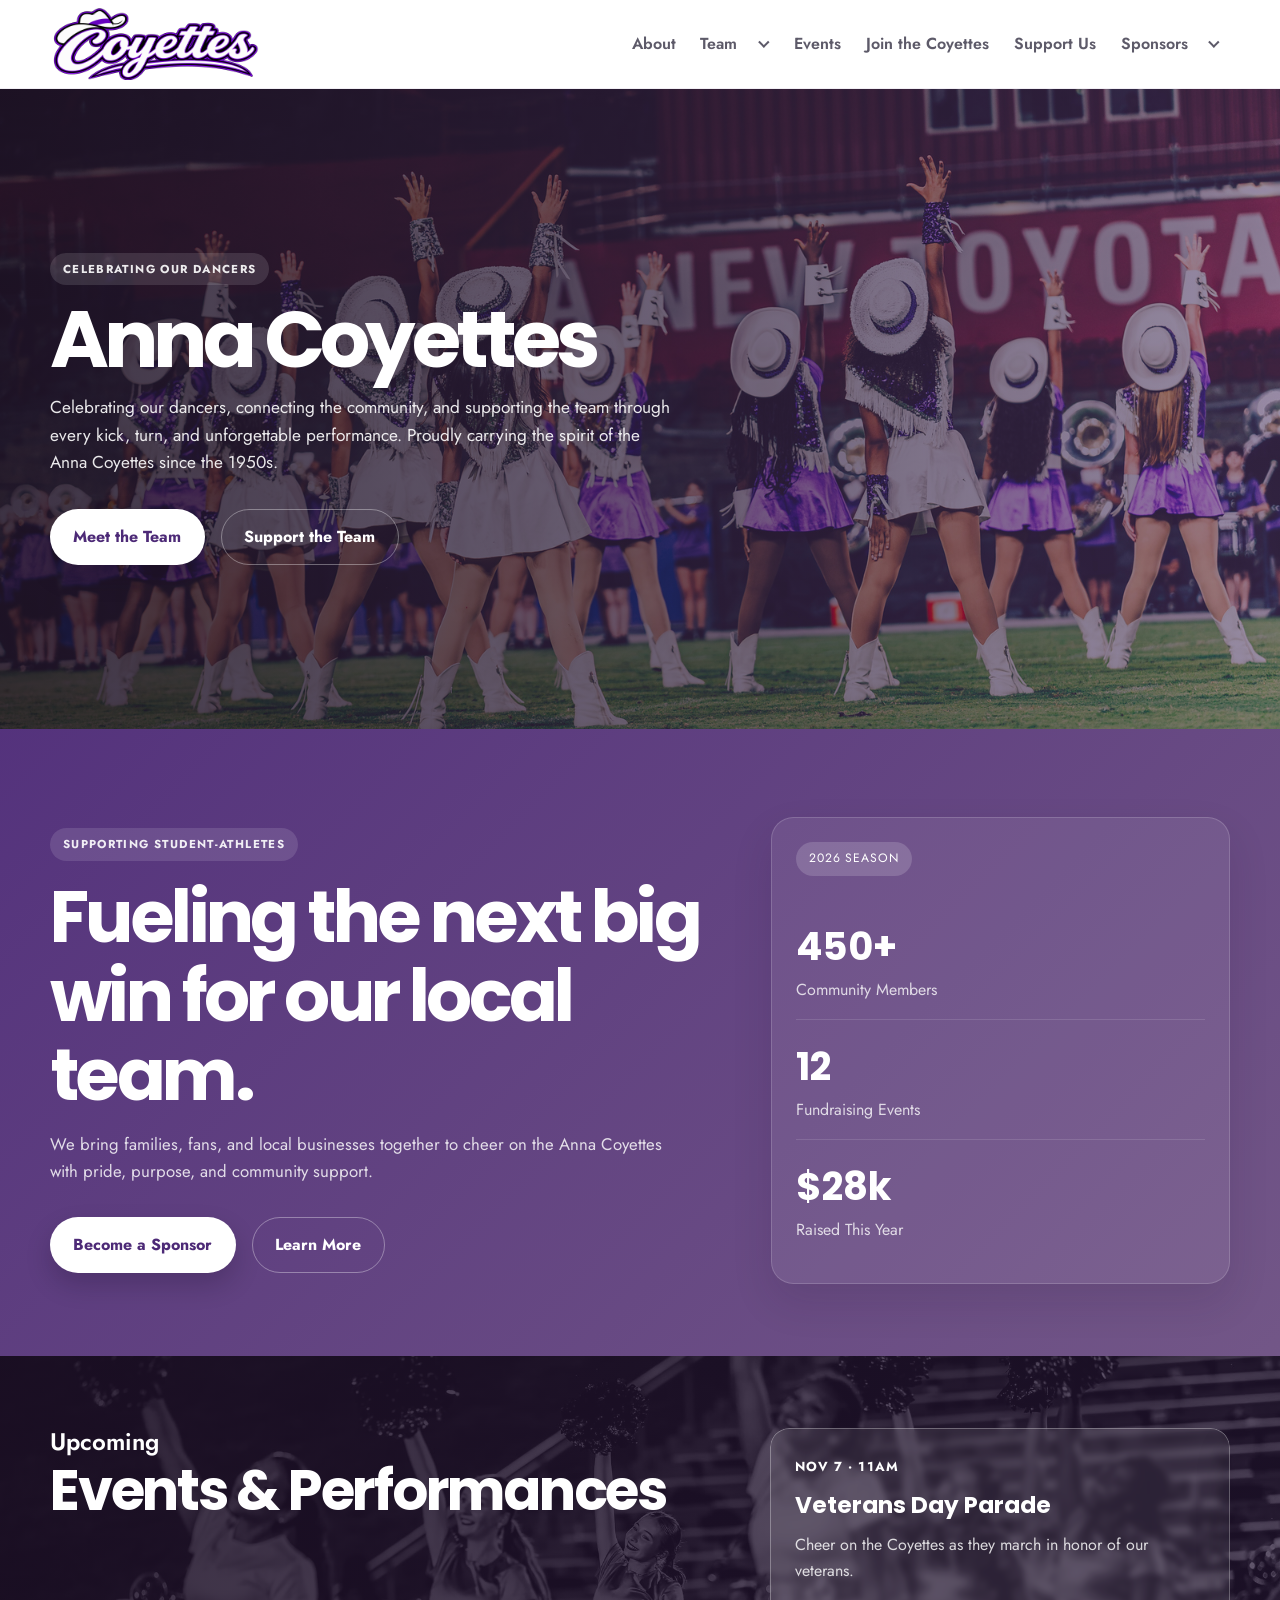
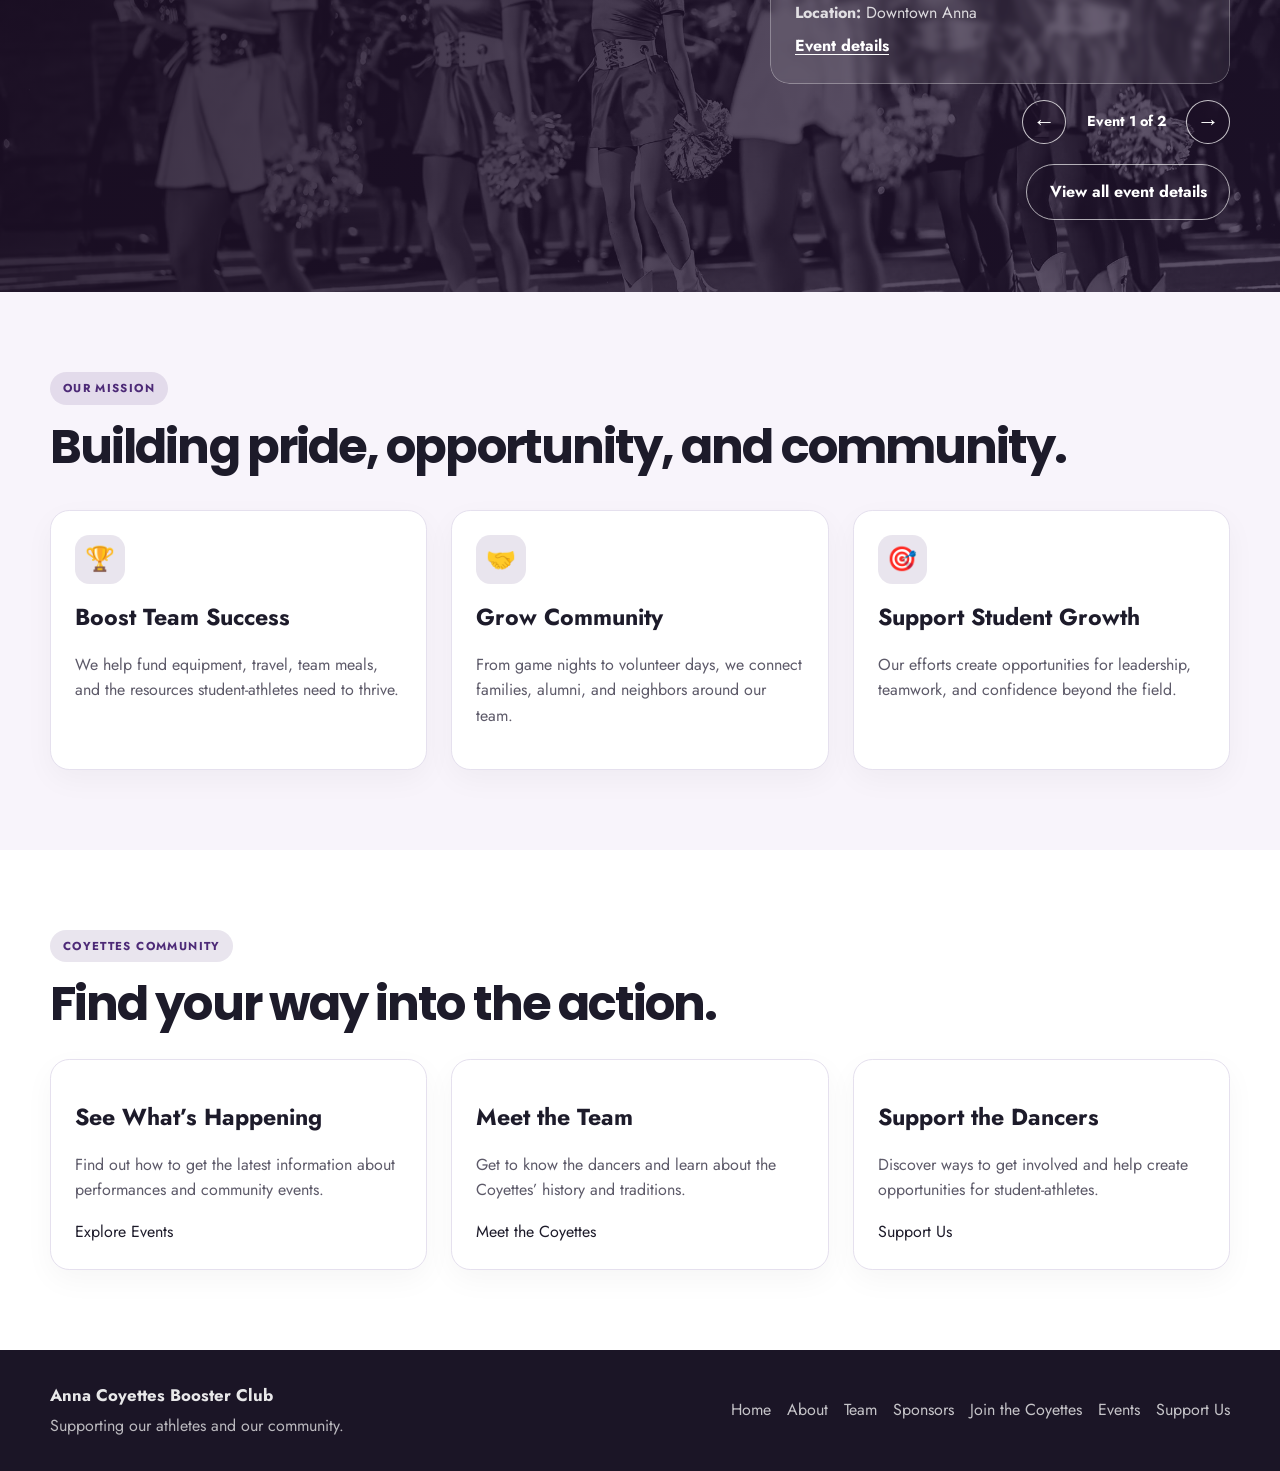
==== index.html @ e06037dd "Initial commit of AHS Coyettes website. Only Sponsor, Menu, and Home partial layout complete" ====
<!DOCTYPE html>
<html lang="en">
  <head>
    <meta charset="UTF-8" />
    <meta name="viewport" content="width=device-width, initial-scale=1.0" />
    <title>Anna Coyettes Booster Club</title>
    <meta
      name="description"
      content="Local school booster club website for the Anna Coyettes. Support our team, our families, and our community."
    />
    <link rel="preconnect" href="https://fonts.googleapis.com" />
    <link rel="preconnect" href="https://fonts.gstatic.com" crossorigin />
    <link
      href="https://fonts.googleapis.com/css2?family=Jost:wght@400;500;600;700;800&family=Poppins:wght@400;500;600;700;800&display=swap"
      rel="stylesheet"
    />
    <link rel="stylesheet" href="assets/css/styles.css" />
  </head>
  <body class="page-home" data-page="home" data-section="home">
    <header class="site-header">
      <div class="container nav-shell">
        <a class="brand" href="./" aria-label="Anna Coyettes Booster Club home page">
          <span class="brand-logo">
            <img class="brand-logo-full" src="assets/logos/CoyettesFull_transparent.png" alt="" />
            <img class="brand-logo-mini" src="assets/logos/CoyettesMini_transparent.png" alt="" />
          </span>
        </a>

        <button class="nav-toggle" type="button" aria-expanded="false" aria-controls="site-nav" aria-label="Toggle menu">
          <span></span>
          <span></span>
          <span></span>
        </button>

        <nav class="site-nav" id="site-nav" aria-label="Main navigation">
          <ul class="site-nav-list">
            <!-- <li class="nav-item"><a class="nav-link" data-page="home" data-section="home" href="./">Home</a></li> -->
            <li class="nav-item"><a class="nav-link" data-page="about" data-section="about" href="about/">About</a></li>
            <li class="nav-item has-submenu">
              <div class="nav-item-main">
                <a class="nav-link" data-page="team" data-section="team" href="team/">Team</a>
                <button class="submenu-toggle" type="button" aria-expanded="false" aria-controls="team-submenu" aria-label="Show Team pages"><span class="chevron"></span></button>
              </div>
              <ul class="submenu" id="team-submenu">
                <li><a class="submenu-link" data-page="team" href="team/">Meet the Team</a></li>
                <li><a class="submenu-link" data-page="team-history" href="team/history/">Team History</a></li>
              </ul>
            </li>
            <li class="nav-item"><a class="nav-link" data-page="events" data-section="events" href="events/">Events</a></li>
            <li class="nav-item"><a class="nav-link" data-page="join" data-section="join" href="join/">Join the Coyettes</a></li>
            <li class="nav-item"><a class="nav-link" data-page="support" data-section="support" href="support/">Support Us</a></li>
            <li class="nav-item has-submenu">
              <div class="nav-item-main">
                <a class="nav-link" data-page="sponsors" data-section="sponsors" href="sponsors/">Sponsors</a>
                <button class="submenu-toggle" type="button" aria-expanded="false" aria-controls="sponsors-submenu" aria-label="Show Sponsors pages"><span class="chevron"></span></button>
              </div>
              <ul class="submenu" id="sponsors-submenu">
                <li><a class="submenu-link" data-page="sponsors" href="sponsors/">Our Sponsors</a></li>
                <li><a class="submenu-link" data-page="become-a-sponsor" href="sponsors/become-a-sponsor/">Become a Sponsor</a></li>
              </ul>
            </li>
          </ul>
        </nav>
      </div>
    </header>

    <div class="mobile-menu-overlay" aria-hidden="true"></div>

    <main>
      <section class="site-hero">
        <div class="site-hero-overlay"></div>
        <div class="container site-hero-inner">
          <div class="site-hero-copy">
            <span class="eyebrow">Celebrating Our Dancers</span>
            <h1>Anna Coyettes</h1>
            <p>
              Celebrating our dancers, connecting the community, and supporting the team through every kick,
              turn, and unforgettable performance. Proudly carrying the spirit of the Anna Coyettes since the
              1950s.
            </p>
            <div class="hero-actions">
              <a class="btn btn-primary" href="team/">Meet the Team</a>
              <a class="btn btn-secondary" href="support/">Support the Team</a>
            </div>
          </div>
        </div>
      </section>

      <section class="hero">
        <div class="container hero-layout">
          <div class="hero-copy">
            <span class="eyebrow">Supporting Student-Athletes</span>
            <h1>Fueling the next big win for our local team.</h1>
            <p>
              We bring families, fans, and local businesses together to cheer on the Anna Coyettes with
              pride, purpose, and community support.
            </p>
            <div class="hero-actions">
              <a class="btn btn-primary" href="sponsors/become-a-sponsor/">Become a Sponsor</a>
              <a class="btn btn-secondary" href="about/">Learn More</a>
            </div>
          </div>

          <div class="hero-card">
            <div class="hero-badge">2026 Season</div>
            <div class="stat-block">
              <strong>450+</strong>
              <span>Community Members</span>
            </div>
            <div class="stat-block">
              <strong>12</strong>
              <span>Fundraising Events</span>
            </div>
            <div class="stat-block">
              <strong>$28k</strong>
              <span>Raised This Year</span>
            </div>
          </div>
        </div>
      </section>

      <section class="upcoming-section">
        <video class="upcoming-background-video" autoplay muted loop playsinline aria-hidden="true" tabindex="-1" poster="assets/images/IMG_5331.JPEG">
          <source src="assets/videos/backgroundloop.mp4" type="video/mp4" />
        </video>
        <div class="container">
          <div class="upcoming-layout">
            <div class="upcoming-heading">
              <span class="upcoming-kicker">Upcoming</span>
              <h2>Events &amp; Performances</h2>
            </div>
            <div class="upcoming-carousel" data-event-carousel role="region" aria-roledescription="carousel" aria-label="Upcoming events">
              <div class="upcoming-carousel-viewport" tabindex="0" aria-label="Event details. Use the left and right arrow keys to browse.">
                <div class="upcoming-carousel-track">
                  <article class="upcoming-event-card" role="group" aria-roledescription="slide">
                    <span class="event-date">Nov 7 · 11am</span>
                    <h3>Veterans Day Parade</h3>
                    <p>Cheer on the Coyettes as they march in honor of our veterans.</p>
                    <p class="event-location"><strong>Location:</strong> Downtown Anna</p>
                    <a class="event-link" href="events/#veterans-day-parade">Event details</a>
                  </article>
                  <article class="upcoming-event-card" role="group" aria-roledescription="slide">
                    <span class="event-date">Nov 28 · 10am–1:30pm</span>
                    <h3>Fall Dance Party</h3>
                    <p>A fun dance-party fundraiser for kids in grades K–6, with pizza, games, and dancing.</p>
                    <p class="event-location"><strong>Location:</strong> Anna High School (AHS)</p>
                    <a class="event-link" href="events/#fall-dance-party">Details &amp; flyer</a>
                  </article>
                </div>
              </div>
              <div class="upcoming-carousel-controls">
                <button class="carousel-arrow" type="button" data-event-previous aria-label="Show previous event">
                  <span aria-hidden="true">&larr;</span>
                </button>
                <span class="carousel-status" data-event-status aria-live="polite">Event 1 of 2</span>
                <button class="carousel-arrow" type="button" data-event-next aria-label="Show next event">
                  <span aria-hidden="true">&rarr;</span>
                </button>
              </div>
              <div class="upcoming-events-action">
                <a class="btn btn-secondary" href="events/">View all event details</a>
              </div>
            </div>
          </div>
        </div>
      </section>

      <section class="section section-light">
        <div class="container">
          <div class="section-heading">
            <span class="eyebrow eyebrow-purple">Our Mission</span>
            <h2>Building pride, opportunity, and community.</h2>
          </div>

          <div class="feature-grid">
            <article class="feature-card">
              <div class="feature-icon">🏆</div>
              <h3>Boost Team Success</h3>
              <p>We help fund equipment, travel, team meals, and the resources student-athletes need to thrive.</p>
            </article>
            <article class="feature-card">
              <div class="feature-icon">🤝</div>
              <h3>Grow Community</h3>
              <p>From game nights to volunteer days, we connect families, alumni, and neighbors around our team.</p>
            </article>
            <article class="feature-card">
              <div class="feature-icon">🎯</div>
              <h3>Support Student Growth</h3>
              <p>Our efforts create opportunities for leadership, teamwork, and confidence beyond the field.</p>
            </article>
          </div>
        </div>
      </section>

      <section class="section">
        <div class="container">
          <div class="section-heading compact">
            <span class="eyebrow eyebrow-purple">Coyettes Community</span>
            <h2>Find your way into the action.</h2>
          </div>

          <div class="event-grid">
            <article class="event-card">
              <h3>See What’s Happening</h3>
              <p>Find out how to get the latest information about performances and community events.</p>
              <a href="events/">Explore Events</a>
            </article>
            <article class="event-card">
              <h3>Meet the Team</h3>
              <p>Get to know the dancers and learn about the Coyettes’ history and traditions.</p>
              <a href="team/">Meet the Coyettes</a>
            </article>
            <article class="event-card">
              <h3>Support the Dancers</h3>
              <p>Discover ways to get involved and help create opportunities for student-athletes.</p>
              <a href="support/">Support Us</a>
            </article>
          </div>
        </div>
      </section>
    </main>

    <footer class="site-footer">
      <div class="container footer-shell">
        <div>
          <strong>Anna Coyettes Booster Club</strong>
          <p>Supporting our athletes and our community.</p>
        </div>
        <div class="footer-links">
          <a href="./">Home</a>
          <a href="about/">About</a>
          <a href="team/">Team</a>
          <a href="sponsors/">Sponsors</a>
          <a href="join/">Join the Coyettes</a>
          <a href="events/">Events</a>
          <a href="support/">Support Us</a>
        </div>
      </div>
    </footer>

    <script src="assets/js/script.js"></script>
  </body>
</html>
---- assets/css/styles.css ----
:root {
  --primary: rgb(77, 42, 119);
  --primary-dark: rgb(52, 29, 81);
  --primary-soft: rgba(77, 42, 119, 0.12);
  --secondary: #f3e8ff;
  --ink: #1d1b2a;
  --muted: #5d5a69;
  --line: #e5e0ee;
  --surface: #ffffff;
  --surface-alt: #f8f4fb;
  --shadow: 0 18px 40px rgba(32, 20, 45, 0.12);
  --container: 1180px;
  --header-height: 88px;
}

* {
  box-sizing: border-box;
}

html {
  scroll-behavior: smooth;
}

body {
  margin: 0;
  font-family: "Jost", "Segoe UI", sans-serif;
  background: #fff;
  color: var(--ink);
  line-height: 1.6;
}

img {
  max-width: 100%;
  display: block;
}

a {
  color: inherit;
  text-decoration: none;
}

button,
input,
textarea,
select {
  font: inherit;
}

.container {
  width: min(var(--container), calc(100% - 2rem));
  margin: 0 auto;
}

.site-header {
  position: sticky;
  top: 0;
  z-index: 1000;
  background: rgba(255, 255, 255, 0.96);
  border-bottom: 1px solid rgba(77, 42, 119, 0.08);
  backdrop-filter: blur(10px);
  transition: box-shadow 0.25s ease, background 0.25s ease;
}

.site-header.scrolled {
  box-shadow: 0 8px 24px rgba(26, 19, 36, 0.08);
}

.nav-shell {
  height: var(--header-height);
}

.nav-shell {
  display: flex;
  align-items: center;
  justify-content: space-between;
  gap: 1.5rem;
}

.brand {
  display: inline-flex;
  align-items: center;
  min-width: 0;
}

.brand-logo {
  position: relative;
  display: block;
  flex: 0 0 auto;
  width: 220px;
  height: 72px;
  overflow: hidden;
  transition: width 0.32s ease;
}

.brand-logo img {
  position: absolute;
  top: 50%;
  left: 0;
  width: 100%;
  height: 100%;
  object-fit: contain;
  object-position: left center;
  transition: opacity 0.24s ease, transform 0.32s ease;
}

.brand-logo-full {
  opacity: 1;
  transform: translateY(-50%) scale(1);
}

.brand-logo-mini {
  opacity: 0;
  transform: translateY(-50%) scale(0.82);
}

.site-header.scrolled .brand-logo {
  width: 56px;
}

.site-header.scrolled .brand-logo-full {
  opacity: 0;
  transform: translateY(-50%) scale(0.9);
}

.site-header.scrolled .brand-logo-mini {
  opacity: 1;
  transform: translateY(-50%) scale(1);
}

.site-nav {
  display: block;
  margin-left: auto;
}

.site-nav-list,
.submenu {
  margin: 0;
  padding: 0;
  list-style: none;
}

.site-nav-list {
  display: flex;
  align-items: center;
  gap: 0.25rem;
}

.nav-item {
  position: relative;
}

.nav-item-main {
  display: flex;
  align-items: center;
}

.mobile-menu-overlay {
  position: fixed;
  inset: 0;
  background: rgba(19, 13, 24, 0.42);
  opacity: 0;
  pointer-events: none;
  transition: opacity 0.25s ease;
  z-index: 100;
}

body.nav-open .mobile-menu-overlay {
  opacity: 1;
  pointer-events: auto;
}

.nav-link {
  position: relative;
  display: inline-flex;
  align-items: center;
  justify-content: center;
  padding: 0.7rem 0.65rem;
  font-weight: 600;
  color: var(--muted);
  transition: color 0.2s ease;
}

.nav-link::after {
  content: "";
  position: absolute;
  left: 0.9rem;
  right: 0.9rem;
  bottom: 0.38rem;
  height: 3px;
  border-radius: 999px;
  background: var(--primary);
  transform: scaleX(0);
  transform-origin: center;
  transition: transform 0.2s ease;
}

.nav-link:hover,
.nav-link:focus-visible,
.nav-link.active {
  color: var(--ink);
}

.nav-link.active::after,
.nav-link:hover::after,
.nav-link:focus-visible::after {
  transform: scaleX(1);
}

.submenu-toggle {
  display: inline-flex;
  width: 2rem;
  height: 2.5rem;
  align-items: center;
  justify-content: center;
  border: 0;
  border-radius: 0.5rem;
  background: transparent;
  color: var(--muted);
  cursor: pointer;
}

.submenu-toggle:hover,
.submenu-toggle:focus-visible {
  background: var(--primary-soft);
  color: var(--ink);
}

.chevron {
  width: 0.48rem;
  height: 0.48rem;
  border-right: 2px solid currentColor;
  border-bottom: 2px solid currentColor;
  transform: translateY(-0.12rem) rotate(45deg);
  transition: transform 0.2s ease;
}

.nav-item.submenu-open .chevron {
  transform: translateY(0.12rem) rotate(225deg);
}

.submenu {
  display: none;
  min-width: 13rem;
  padding: 0.45rem;
  border: 1px solid rgba(77, 42, 119, 0.12);
  border-radius: 0.8rem;
  background: #fff;
  box-shadow: 0 14px 30px rgba(26, 19, 36, 0.14);
}

.nav-item.submenu-open > .submenu {
  display: block;
}

.nav-item.has-submenu > .submenu {
  position: absolute;
  top: calc(100% + 0.25rem);
  left: 0;
  z-index: 20;
}

.submenu-link {
  display: block;
  padding: 0.65rem 0.75rem;
  border-radius: 0.5rem;
  color: var(--muted);
  font-weight: 600;
  white-space: nowrap;
}

.submenu-link:hover,
.submenu-link:focus-visible,
.submenu-link.active {
  background: var(--surface-alt);
  color: var(--primary);
}

.nav-toggle {
  display: none;
  border: none;
  background: transparent;
  width: 3rem;
  height: 3rem;
  border-radius: 0.75rem;
  align-items: center;
  justify-content: center;
  flex-direction: column;
  gap: 0.28rem;
  cursor: pointer;
}

.nav-toggle span {
  display: block;
  width: 1.5rem;
  height: 2px;
  background: var(--ink);
  border-radius: 999px;
  transition: transform 0.2s ease, opacity 0.2s ease;
}

body.nav-open .nav-toggle span:nth-child(1) {
  transform: translateY(6px) rotate(45deg);
}

body.nav-open .nav-toggle span:nth-child(2) {
  opacity: 0;
}

body.nav-open .nav-toggle span:nth-child(3) {
  transform: translateY(-6px) rotate(-45deg);
}

main {
  min-height: calc(100vh - var(--header-height));
}

.site-hero {
  position: relative;
  min-height: 640px;
  display: flex;
  align-items: center;
  background-image: url("../images/IMG_5548.JPEG");
  background-position: center center;
  background-size: cover;
  background-repeat: no-repeat;
  color: #fff;
}

.site-hero-overlay {
  position: absolute;
  inset: 0;
  background: linear-gradient(90deg, rgba(29, 16, 39, 0.82), rgba(77, 42, 119, 0.42));
}

.site-hero-inner {
  position: relative;
  z-index: 1;
  width: min(var(--container), calc(100% - 2rem));
  padding: 5rem 0;
}

.site-hero-copy {
  max-width: 660px;
}

.site-hero-copy h1 {
  margin: 0 0 1rem;
  font-family: "Poppins", "Segoe UI", sans-serif;
  font-size: clamp(2.8rem, 7vw, 5rem);
  line-height: 0.96;
  letter-spacing: -0.06em;
}

.site-hero-copy p {
  margin: 0;
  max-width: 620px;
  font-size: 1.08rem;
  color: rgba(255, 255, 255, 0.9);
}

.hero,
.page-hero {
  position: relative;
  background: linear-gradient(135deg, rgba(77, 42, 119, 0.96), rgba(99, 68, 122, 0.9));
  color: #fff;
}

.hero {
  padding: 5.5rem 0 4.5rem;
}

.upcoming-section {
  position: relative;
  isolation: isolate;
  padding: 4.5rem 0;
  background: url("../images/IMG_5331.JPEG") center 42% / cover no-repeat;
}

.upcoming-background-video {
  position: absolute;
  z-index: -2;
  inset: 0;
  width: 100%;
  height: 100%;
  object-fit: cover;
  object-position: center 42%;
  pointer-events: none;
}

.upcoming-section::before {
  position: absolute;
  z-index: -1;
  inset: 0;
  background: linear-gradient(110deg, rgba(29, 16, 39, 0.88), rgba(38, 23, 54, 0.7));
  content: "";
}

.upcoming-layout {
  display: grid;
  grid-template-columns: minmax(0, 1fr) minmax(360px, 460px);
  align-items: start;
  column-gap: clamp(2rem, 8vw, 8rem);
}

.upcoming-heading h2 {
  margin: 0;
  font-family: "Poppins", "Segoe UI", sans-serif;
  color: #fff;
  font-size: clamp(2.25rem, 5vw, 3.5rem);
  line-height: 1.08;
  letter-spacing: -0.04em;
}

.upcoming-kicker {
  display: block;
  margin-bottom: 0.25rem;
  color: #fff;
  font-size: 1.5rem;
  font-weight: 600;
  line-height: 1.2;
}

.upcoming-carousel {
  min-width: 0;
  width: 100%;
}

.upcoming-carousel-viewport {
  overflow: hidden;
  border-radius: 1.2rem;
  outline-offset: 0.3rem;
  touch-action: pan-y;
}

.upcoming-carousel-viewport:focus-visible {
  outline: 2px solid #fff;
}

.upcoming-carousel-track {
  display: flex;
  width: 100%;
  transition: transform 0.45s ease;
}

.upcoming-event-card {
  flex: 0 0 100%;
  min-width: 0;
  padding: 1.5rem;
  border: 1px solid rgba(255, 255, 255, 0.3);
  border-radius: 1.2rem;
  background: rgba(255, 255, 255, 0.08);
  box-shadow: 0 14px 36px rgba(13, 8, 20, 0.16);
  backdrop-filter: blur(3px);
}

.upcoming-event-card .event-date {
  color: #fff;
  /* -webkit-text-stroke: 0.45px #fff; */
  paint-order: stroke fill;
}

.upcoming-event-card h3 {
  margin: 0.15rem 0 0.5rem;
  font-family: "Poppins", "Segoe UI", sans-serif;
  font-size: 1.45rem;
  color: #fff;
}

.upcoming-event-card p {
  margin: 0.5rem 0;
  color: rgba(255, 255, 255, 0.82);
}

.upcoming-event-card .event-location {
  margin-top: 1rem;
  color: rgba(255, 255, 255, 0.82);
}

.upcoming-event-card .event-link {
  color: #fff;
  font-weight: 700;
  text-decoration: underline;
  text-underline-offset: 0.18em;
  /* -webkit-text-stroke: 0.45px #fff; */
  paint-order: stroke fill;
}

.upcoming-carousel-controls {
  display: flex;
  align-items: center;
  justify-content: flex-end;
  gap: 1rem;
  margin-top: 1rem;
}

.carousel-arrow {
  display: inline-grid;
  width: 2.75rem;
  height: 2.75rem;
  place-items: center;
  border: 1px solid rgba(255, 255, 255, 0.75);
  border-radius: 50%;
  background: rgba(29, 16, 39, 0.35);
  color: #fff;
  font-size: 1.4rem;
  cursor: pointer;
  transition: background 0.2s ease, transform 0.2s ease;
}

.carousel-arrow:hover,
.carousel-arrow:focus-visible {
  transform: translateY(-1px);
  background: rgba(255, 255, 255, 0.18);
}

.carousel-status {
  min-width: 5.5rem;
  color: #fff;
  font-size: 0.9rem;
  font-weight: 700;
  text-align: center;
}

.events-contact a {
  color: var(--primary);
  font-weight: 700;
  text-decoration: underline;
  text-underline-offset: 0.18em;
}

.upcoming-events-action {
  margin-top: 1.25rem;
  text-align: right;
}

.upcoming-events-action .btn-secondary {
  border-color: rgba(255, 255, 255, 0.65);
}

.events-list {
  display: grid;
  gap: 1.5rem;
}

.event-detail-card {
  display: grid;
  grid-template-columns: minmax(0, 1fr) minmax(240px, 0.72fr);
  align-items: start;
  gap: 2rem;
  padding: 2rem;
  border: 1px solid var(--line);
  border-radius: 1.2rem;
  background: #fff;
  box-shadow: 0 10px 30px rgba(21, 13, 28, 0.05);
  scroll-margin-top: 6rem;
}

.event-detail-card:not(.fall-party-card) {
  grid-template-columns: 1fr;
}

.event-detail-copy h2 {
  margin: 0.15rem 0 0.65rem;
  font-family: "Poppins", "Segoe UI", sans-serif;
  font-size: clamp(1.6rem, 3vw, 2rem);
  color: var(--ink);
}

.event-detail-copy > p {
  color: var(--muted);
}

.event-facts {
  display: grid;
  grid-template-columns: repeat(2, minmax(0, 1fr));
  gap: 0.9rem 1.25rem;
  margin: 1.4rem 0;
}

.event-facts div {
  min-width: 0;
}

.event-facts dt {
  color: var(--primary);
  font-size: 0.76rem;
  font-weight: 800;
  letter-spacing: 0.08em;
  text-transform: uppercase;
}

.event-facts dd {
  margin: 0.15rem 0 0;
  color: var(--ink);
}

.event-registration-note {
  font-weight: 600;
}

.event-flyer {
  display: block;
  max-width: 360px;
  margin: 0 auto;
  border-radius: 0.75rem;
  overflow: hidden;
  box-shadow: 0 12px 28px rgba(21, 13, 28, 0.15);
}

.event-flyer img {
  width: 100%;
  height: auto;
}

.events-contact {
  margin-top: 2rem;
  text-align: center;
}

.events-contact p {
  color: var(--muted);
}

.page-hero {
  padding: 4.25rem 0 3.25rem;
}

.hero-layout {
  display: grid;
  grid-template-columns: 1.2fr 0.8fr;
  align-items: center;
  gap: 2rem;
}

.eyebrow {
  display: inline-block;
  margin-bottom: 1rem;
  padding: 0.45rem 0.8rem;
  border-radius: 999px;
  background: rgba(255, 255, 255, 0.12);
  color: rgba(255, 255, 255, 0.9);
  font-size: 0.72rem;
  letter-spacing: 0.12em;
  text-transform: uppercase;
  font-weight: 700;
}

.eyebrow-purple {
  background: var(--primary-soft);
  color: var(--primary);
}

.hero-copy h1,
.page-hero h1,
.section-heading h2 {
  margin: 0 0 1rem;
  font-family: "Poppins", "Segoe UI", sans-serif;
  line-height: 1.1;
}

.hero-copy h1 {
  font-size: clamp(2.5rem, 6vw, 4.5rem);
  letter-spacing: -0.05em;
}

.page-hero h1 {
  font-size: clamp(2rem, 5vw, 3.2rem);
  letter-spacing: -0.05em;
}

.hero-copy p,
.page-hero p,
.section-heading p,
.feature-card p,
.event-card p,
.lead,
.info-panel li,
.sponsor-card li {
  color: rgba(255, 255, 255, 0.85);
}

.hero-copy p {
  max-width: 620px;
  font-size: 1.05rem;
  color: rgba(255, 255, 255, 0.82);
}

.hero-actions {
  margin-top: 2rem;
  display: flex;
  flex-wrap: wrap;
  gap: 1rem;
}

.btn {
  display: inline-flex;
  align-items: center;
  justify-content: center;
  padding: 0.9rem 1.4rem;
  border-radius: 999px;
  border: 1px solid transparent;
  font-weight: 700;
  transition: transform 0.2s ease, box-shadow 0.2s ease;
}

.btn:hover,
.btn:focus-visible {
  transform: translateY(-1px);
}

.btn-primary {
  background: #fff;
  color: var(--primary);
  box-shadow: 0 12px 26px rgba(17, 7, 25, 0.2);
}

.btn-secondary {
  border-color: rgba(255, 255, 255, 0.35);
  color: #fff;
  background: transparent;
}

.btn-secondary-ghost {
  display: inline-flex;
  align-items: center;
  justify-content: center;
  padding: 0.9rem 1.4rem;
  border-radius: 999px;
  border: 1px solid rgba(77, 42, 119, 0.22);
  background: #fff;
  color: var(--primary);
  font-weight: 700;
  transition: transform 0.2s ease, box-shadow 0.2s ease;
}

.btn-secondary-ghost:hover,
.btn-secondary-ghost:focus-visible {
  transform: translateY(-1px);
  box-shadow: 0 10px 20px rgba(77, 42, 119, 0.12);
}

.hero-card {
  background: rgba(255, 255, 255, 0.08);
  border: 1px solid rgba(255, 255, 255, 0.16);
  border-radius: 1.4rem;
  padding: 1.5rem;
  box-shadow: var(--shadow);
}

.hero-badge {
  display: inline-block;
  padding: 0.45rem 0.8rem;
  border-radius: 999px;
  background: rgba(255, 255, 255, 0.16);
  color: #fff;
  font-size: 0.76rem;
  letter-spacing: 0.08em;
  text-transform: uppercase;
  margin-bottom: 1.5rem;
}

.stat-block {
  padding: 1rem 0;
  border-bottom: 1px solid rgba(255, 255, 255, 0.12);
}

.stat-block:last-child {
  border-bottom: none;
}

.stat-block strong {
  display: block;
  font-size: clamp(1.7rem, 3vw, 2.4rem);
  font-family: "Poppins", "Segoe UI", sans-serif;
}

.stat-block span {
  color: rgba(255, 255, 255, 0.78);
}

.section {
  padding: 5rem 0;
}

.section-light {
  background: var(--surface-alt);
}

.section-heading {
  margin-bottom: 2.25rem;
}

.section-heading.compact {
  margin-bottom: 1.75rem;
}

.section-heading h2 {
  font-size: clamp(2rem, 4vw, 3rem);
  color: var(--ink);
  letter-spacing: -0.04em;
}

.feature-grid,
.event-grid,
.sponsor-grid {
  display: grid;
  grid-template-columns: repeat(3, minmax(0, 1fr));
  gap: 1.5rem;
}

.feature-card,
.event-card,
.sponsor-card,
.info-panel {
  background: var(--surface);
  border: 1px solid var(--line);
  border-radius: 1.2rem;
  box-shadow: 0 10px 30px rgba(21, 13, 28, 0.04);
}

.feature-card {
  padding: 1.5rem;
}

.feature-card h3,
.event-card h3,
.sponsor-card h3,
.info-panel h3 {
  margin-top: 0.9rem;
  margin-bottom: 0.5rem;
  font-size: 1.45rem;
  color: var(--ink);
}

.feature-card p,
.event-card p,
.sponsor-card li,
.info-panel li,
.lead,
.footer-shell p {
  color: var(--muted);
}

.feature-icon {
  width: 3.1rem;
  height: 3.1rem;
  border-radius: 0.9rem;
  background: var(--primary-soft);
  display: grid;
  place-items: center;
  font-size: 1.5rem;
}

.event-card {
  padding: 1.5rem;
}

.event-date {
  display: inline-block;
  margin-bottom: 0.5rem;
  font-size: 0.82rem;
  letter-spacing: 0.08em;
  font-weight: 700;
  text-transform: uppercase;
  color: var(--primary);
}

.split-layout {
  display: grid;
  grid-template-columns: 1.2fr 0.8fr;
  gap: 2rem;
  align-items: start;
}

.lead {
  font-size: 1.1rem;
  margin-top: 0;
}

.info-panel {
  padding: 1.6rem;
}

.info-panel ul,
.sponsor-card ul {
  margin: 1rem 0 0;
  padding-left: 1.1rem;
}

.narrow-copy {
  max-width: 760px;
}

.subtle-hero {
  background: linear-gradient(135deg, rgba(77, 42, 119, 0.96), rgba(110, 86, 145, 0.9));
}

.sponsor-grid {
  grid-template-columns: repeat(3, minmax(0, 1fr));
}

.support-options {
  display: grid;
  grid-template-columns: repeat(2, minmax(0, 1fr));
  gap: 1.5rem;
  max-width: 900px;
  margin: 0 auto;
}

.support-card {
  display: flex;
  flex-direction: column;
  align-items: flex-start;
  padding: 2rem;
  background: var(--surface);
  border: 1px solid var(--line);
  border-radius: 1.2rem;
  box-shadow: 0 10px 30px rgba(21, 13, 28, 0.04);
}

.support-card.featured {
  border-color: rgba(77, 42, 119, 0.22);
  background: linear-gradient(180deg, #fff, rgba(77, 42, 119, 0.04));
}

.support-card h3 {
  margin: 1rem 0 0.5rem;
  font-size: 1.45rem;
  color: var(--ink);
}

.support-card p {
  flex: 1;
  margin: 0 0 1.5rem;
  color: var(--muted);
}

.support-contact h2 {
  margin: 0.5rem 0;
  font-family: "Poppins", "Segoe UI", sans-serif;
  font-size: clamp(1.5rem, 3vw, 2.4rem);
  line-height: 1.2;
  color: var(--ink);
}

.support-contact p {
  margin: 0.5rem 0 0;
  color: var(--muted);
}

.sponsor-card {
  padding: 1.7rem 1.5rem;
  transition: transform 0.22s ease, box-shadow 0.22s ease, border-color 0.22s ease;
}

.sponsor-card:hover,
.sponsor-card:focus-within {
  transform: translateY(-6px);
  box-shadow: 0 18px 32px rgba(32, 20, 45, 0.08);
  border-color: rgba(77, 42, 119, 0.22);
}

.sponsor-card.featured {
  background: linear-gradient(180deg, #fff, rgba(77, 42, 119, 0.02));
  border-color: rgba(77, 42, 119, 0.2);
  transform: translateY(-0.2rem);
}

.sponsor-card.featured:hover,
.sponsor-card.featured:focus-within {
  transform: translateY(-8px);
}

.tier {
  display: inline-block;
  margin-bottom: 0.6rem;
  padding: 0.45rem 0.8rem;
  background: var(--primary-soft);
  color: var(--primary);
  border-radius: 999px;
  font-size: 0.74rem;
  letter-spacing: 0.08em;
  text-transform: uppercase;
  font-weight: 800;
}

.sponsor-card h3 {
  font-size: 2rem;
  margin-bottom: 0.5rem;
}

.callout-box {
  display: flex;
  justify-content: space-between;
  align-items: center;
  gap: 1.5rem;
  padding: 2rem 2.25rem;
  background: linear-gradient(135deg, rgba(77, 42, 119, 0.06), rgba(77, 42, 119, 0.14));
  border: 1px solid rgba(77, 42, 119, 0.14);
  border-radius: 1.4rem;
}

.callout-actions {
  display: flex;
  flex-wrap: wrap;
  justify-content: flex-end;
  gap: 0.75rem;
}

.callout-box h2 {
  margin: 0.5rem 0 0;
  font-family: "Poppins", "Segoe UI", sans-serif;
  font-size: clamp(1.5rem, 3vw, 2.4rem);
  line-height: 1.2;
  color: var(--ink);
}

.site-footer {
  background: #1b1526;
  color: rgba(255, 255, 255, 0.9);
  padding: 2rem 0;
}

.footer-shell {
  display: flex;
  align-items: center;
  justify-content: space-between;
  gap: 1rem;
}

.footer-shell strong {
  font-size: 1.05rem;
}

.footer-shell p {
  margin: 0.3rem 0 0;
  color: rgba(255, 255, 255, 0.7);
}

.footer-links {
  display: flex;
  align-items: center;
  gap: 1rem;
  flex-wrap: wrap;
}

.footer-links a {
  color: rgba(255, 255, 255, 0.75);
}

@media (max-width: 900px) {
  .hero-layout,
  .split-layout,
  .feature-grid,
  .event-grid,
  .upcoming-layout,
  .sponsor-grid,
  .support-options {
    grid-template-columns: 1fr;
  }

  .upcoming-layout {
    row-gap: 2rem;
  }

  .upcoming-carousel {
    width: 92%;
    justify-self: end;
  }

  .event-detail-card {
    grid-template-columns: 1fr;
  }

  .event-flyer {
    width: min(100%, 420px);
  }

  .callout-box,
  .footer-shell {
    flex-direction: column;
    align-items: flex-start;
  }

  .upcoming-carousel-track {
    transition-duration: 0.35s;
  }
}

@media (prefers-reduced-motion: reduce) {
  .upcoming-carousel-track,
  .carousel-arrow {
    transition: none;
  }
}

@media (max-width: 1020px) {
  .nav-toggle {
    display: inline-flex;
    position: relative;
    z-index: 110;
  }

  .site-nav {
    position: fixed;
    top: 0;
    right: 0;
    width: min(82vw, 380px);
    height: 100vh;
    overflow-y: auto;
    padding: 5.25rem 1rem 1.5rem;
    border-left: 1px solid rgba(77, 42, 119, 0.12);
    background: rgba(255, 255, 255, 0.98);
    box-shadow: -20px 0 40px rgba(26, 17, 35, 0.12);
    opacity: 0;
    pointer-events: none;
    visibility: hidden;
    transition: opacity 0.25s ease, visibility 0s linear 0.25s;
    z-index: 101;
  }

  body.nav-open .site-nav {
    opacity: 1;
    pointer-events: auto;
    visibility: visible;
    transition-delay: 0s;
  }

  .site-nav-list {
    display: flex;
    flex-direction: column;
    align-items: stretch;
    gap: 0.2rem;
  }

  .nav-item-main {
    justify-content: space-between;
  }

  .nav-item-main .nav-link {
    flex: 1;
  }

  .nav-link {
    justify-content: flex-start;
    padding: 0.85rem 0.8rem;
  }

  .nav-link::after {
    left: 0.8rem;
    right: 0.8rem;
  }

  .nav-item.has-submenu > .submenu {
    position: static;
    min-width: 0;
    padding: 0 0 0.35rem 0.8rem;
    border: 0;
    border-radius: 0;
    background: transparent;
    box-shadow: none;
  }

  .submenu-link {
    white-space: normal;
  }

  .hero {
    padding-top: 4rem;
  }

  .brand-logo {
    width: 184px;
    height: 64px;
  }

  .site-header.scrolled .brand-logo {
    width: 52px;
  }
}

@media (prefers-reduced-motion: reduce) {
  .brand-logo,
  .brand-logo img,
  .chevron {
    transition: none;
  }
}
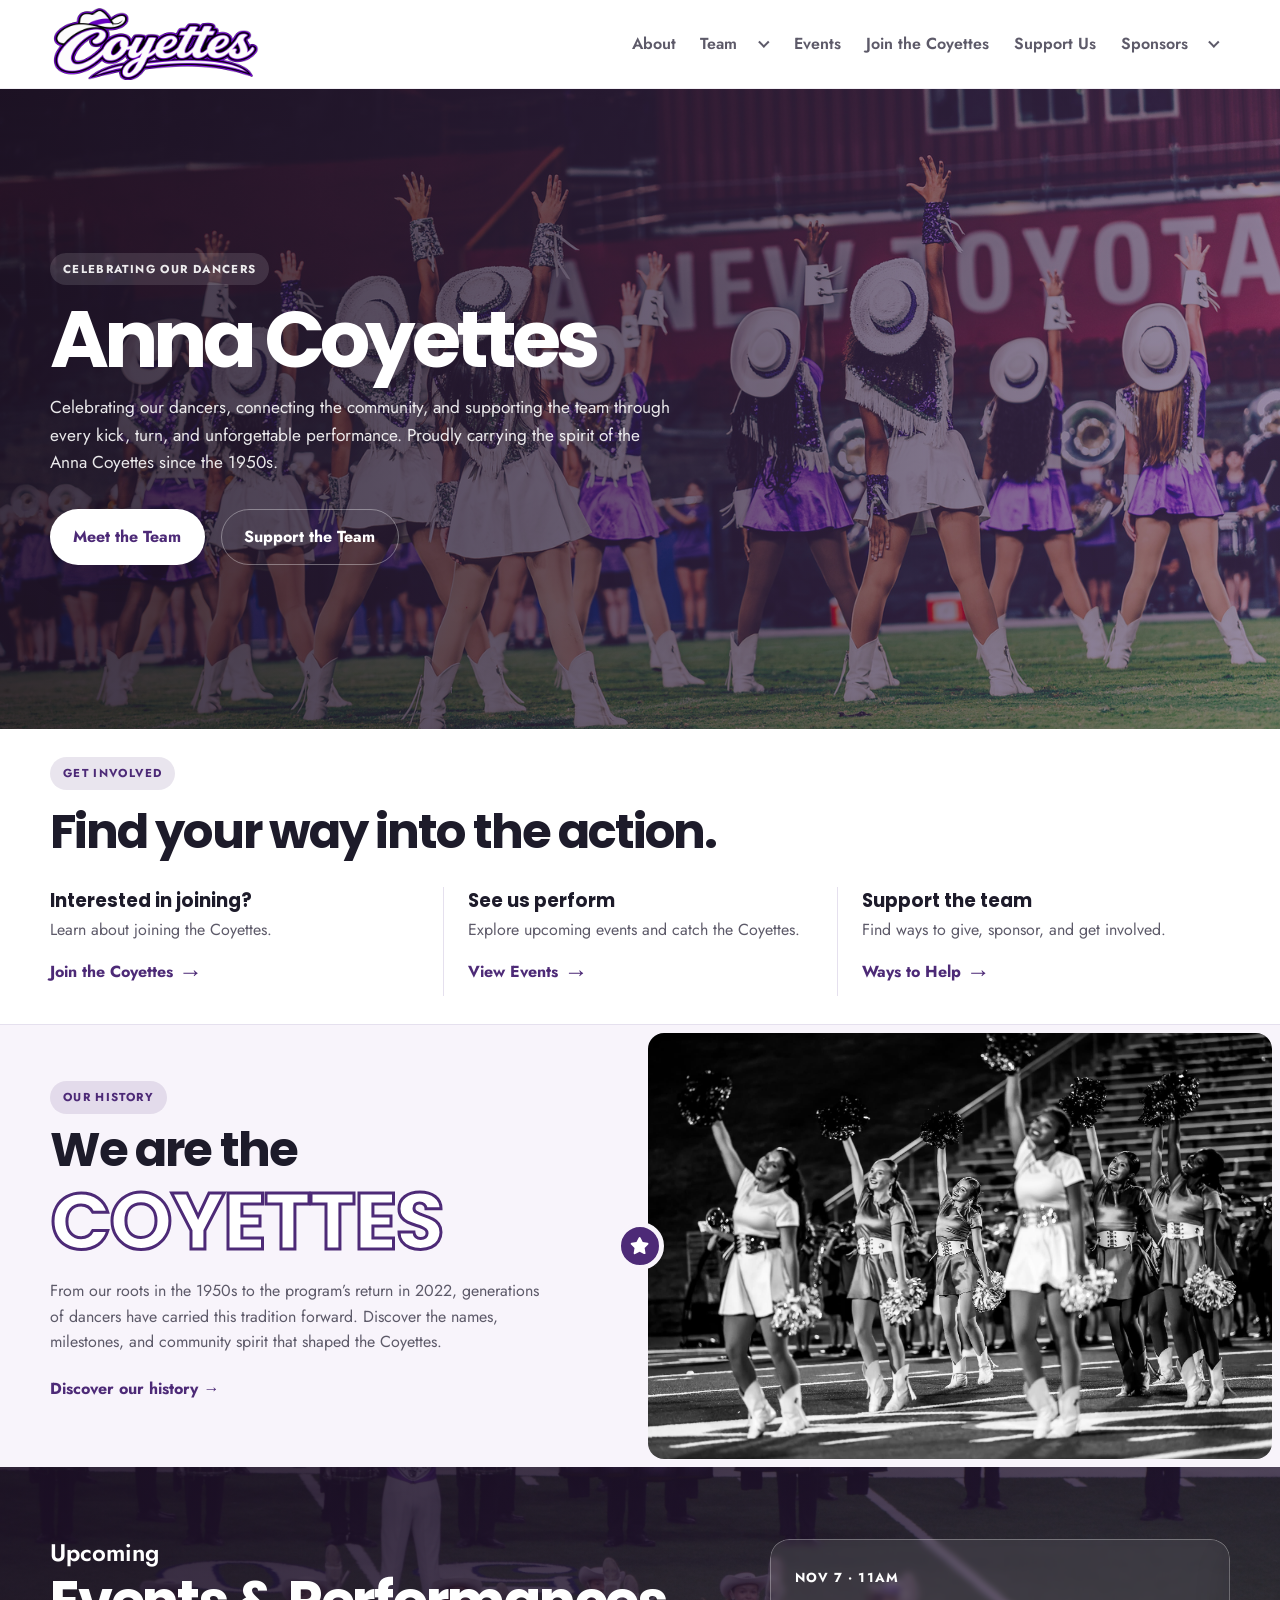
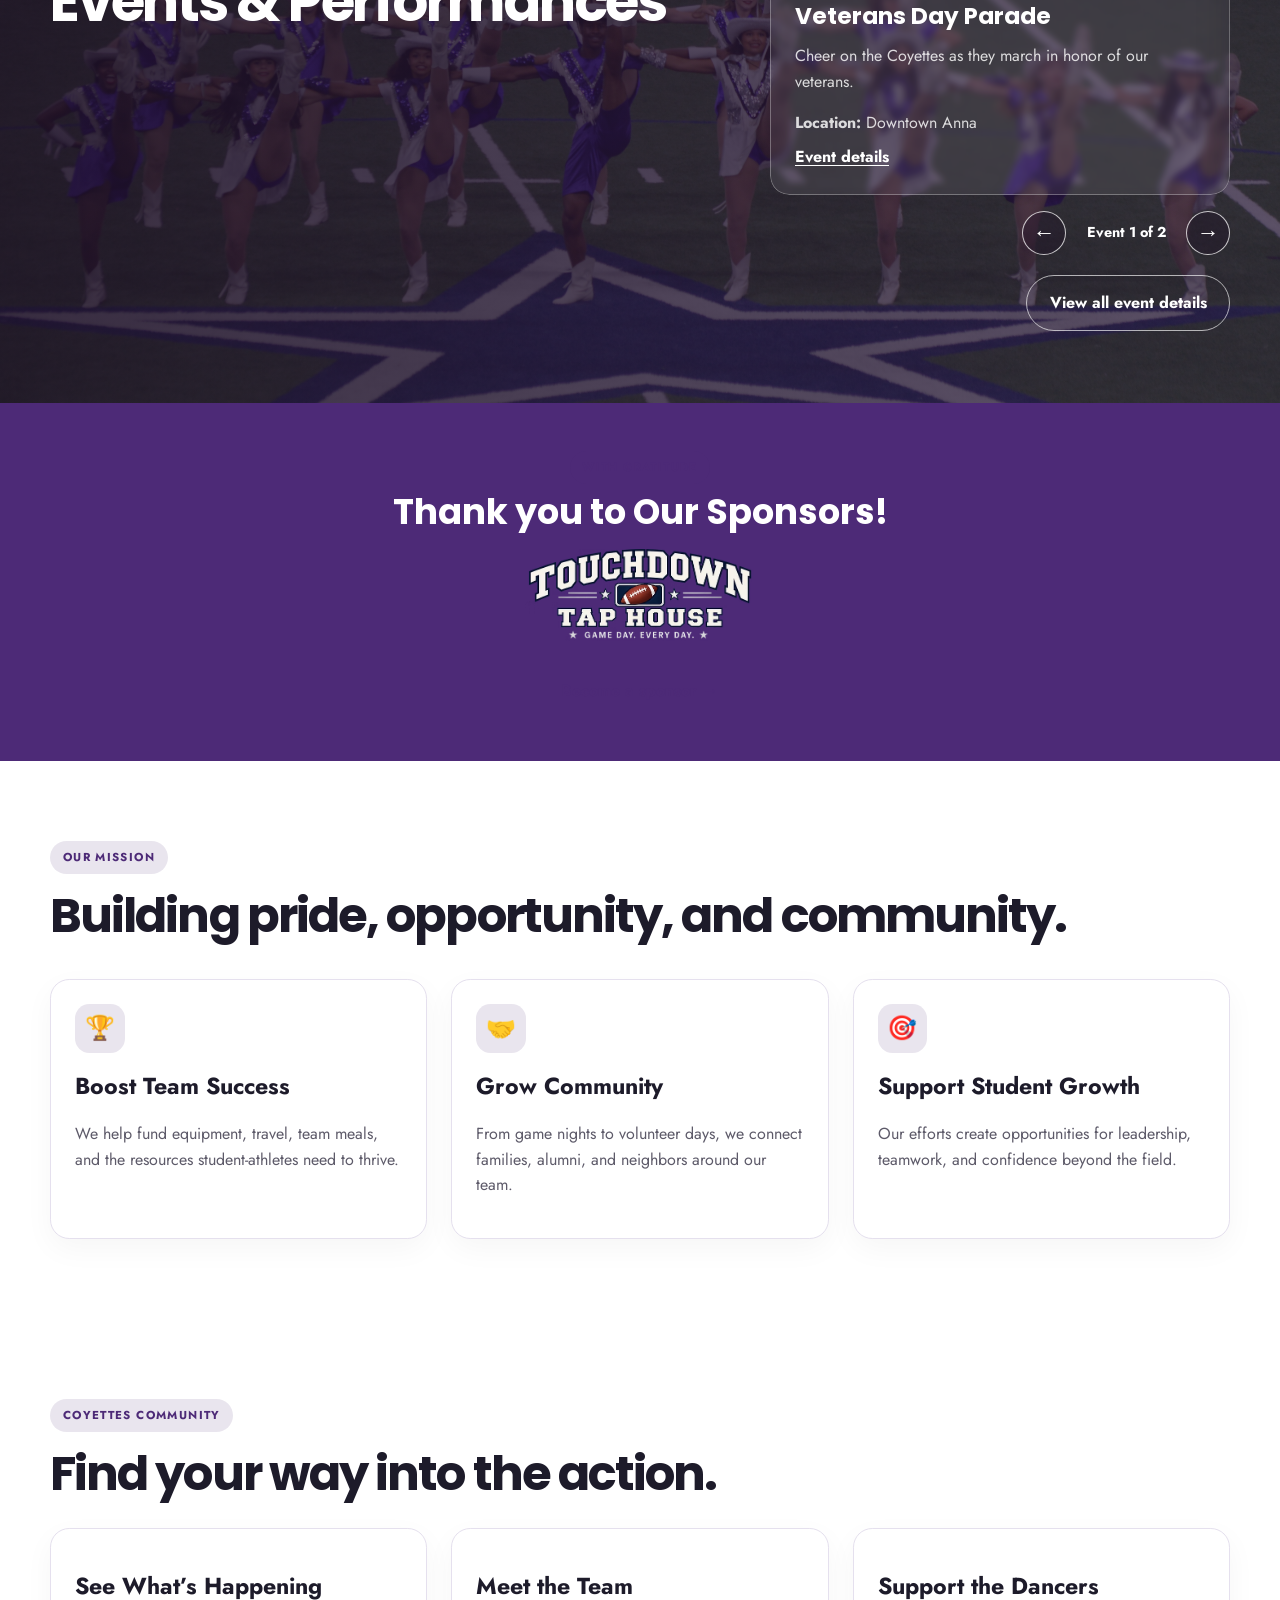
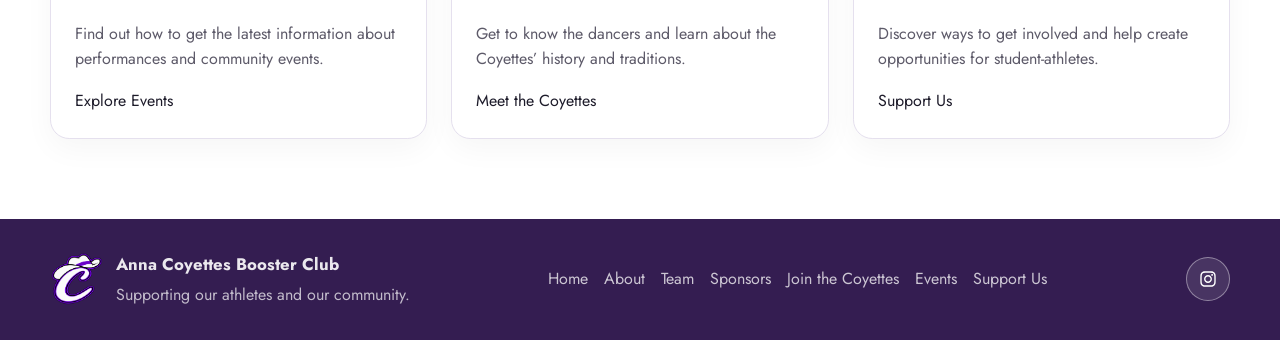
==== commit 16399bb6: "Updated home page and some minor other pages to fill out more of the content" ====
--- a/index.html
+++ b/index.html
@@ -86,7 +86,75 @@
         </div>
       </section>
 
-      <section class="hero">
+      <section class="pathways-section section-light" aria-label="Get involved with the Coyettes">
+        <div class="container">
+          <div class="section-heading compact">
+            <span class="eyebrow eyebrow-purple">Get Involved</span>
+            <h2>Find your way into the action.</h2>
+          </div>
+        </div>
+        <div class="container pathways-grid">
+          <article class="pathway">
+            <h2>Interested in joining?</h2>
+            <p>Learn about joining the Coyettes.</p>
+            <a class="pathway-link" href="join/">Join the Coyettes <span aria-hidden="true">&rarr;</span></a>
+          </article>
+          <article class="pathway">
+            <h2>See us perform</h2>
+            <p>Explore upcoming events and catch the Coyettes.</p>
+            <a class="pathway-link" href="events/">View Events <span aria-hidden="true">&rarr;</span></a>
+          </article>
+          <article class="pathway">
+            <h2>Support the team</h2>
+            <p>Find ways to give, sponsor, and get involved.</p>
+            <a class="pathway-link" href="support/">Ways to Help <span aria-hidden="true">&rarr;</span></a>
+          </article>
+        </div>
+      </section>
+
+      <section class="history-feature" aria-labelledby="history-feature-title">
+        <div class="history-feature-copy">
+          <span class="eyebrow eyebrow-purple">Our History</span>
+          <h2 id="history-feature-title">We are the <span class="history-emphasis">COYETTES</span></h2>
+          <p>
+            From our roots in the 1950s to the program’s return in 2022, generations of dancers have carried this
+            tradition forward. Discover the names, milestones, and community spirit that shaped the Coyettes.
+          </p>
+          <a class="pathway-link" href="team/history/">Discover our history <span aria-hidden="true">&rarr;</span></a>
+        </div>
+        <figure class="history-feature-image">
+          <img src="assets/images/IMG_5331.JPEG" alt="Coyettes dancers performing together at a football game." loading="lazy" />
+        </figure>
+        <span class="history-feature-medallion" aria-hidden="true">
+          <svg viewBox="0 0 576 512" focusable="false">
+            <path d="M259.3 17.8 194 150.2 47.9 171.5c-26.2 3.8-36.7 36-17.7 54.9l105.7 103-25 145.3c-4.5 26.1 22.9 46 46.4 33.7L288 439.6l130.7 68.7c23.5 12.3 50.9-7.6 46.4-33.7l-25-145.3 105.7-103c19-18.9 8.5-51.1-17.7-54.9l-145.1-21.3-65.3-132.4c-11.7-23.6-45.4-23.9-58.1 0z" />
+          </svg>
+        </span>
+      </section>
+
+      <!-- <section class="section">
+        <div class="container">
+          <div class="event-grid">
+            <article class="event-card">
+              <h3>See What’s Happening</h3>
+              <p>Find out how to get the latest information about performances and community events.</p>
+              <a href="events/">Explore Events</a>
+            </article>
+            <article class="event-card">
+              <h3>Meet the Team</h3>
+              <p>Get to know the dancers and learn about the Coyettes’ history and traditions.</p>
+              <a href="team/">Meet the Coyettes</a>
+            </article>
+            <article class="event-card">
+              <h3>Support the Dancers</h3>
+              <p>Discover ways to get involved and help create opportunities for student-athletes.</p>
+              <a href="support/">Support Us</a>
+            </article>
+          </div>
+        </div>
+      </section> -->
+
+      <!-- <section class="hero">
         <div class="container hero-layout">
           <div class="hero-copy">
             <span class="eyebrow">Supporting Student-Athletes</span>
@@ -117,10 +185,10 @@
             </div>
           </div>
         </div>
-      </section>
+      </section> -->
 
       <section class="upcoming-section">
-        <video class="upcoming-background-video" autoplay muted loop playsinline aria-hidden="true" tabindex="-1" poster="assets/images/IMG_5331.JPEG">
+        <video class="upcoming-background-video" autoplay muted loop playsinline aria-hidden="true" tabindex="-1" poster="assets/images/DSC_0195.jpg">
           <source src="assets/videos/backgroundloop.mp4" type="video/mp4" />
         </video>
         <div class="container">
@@ -165,6 +233,18 @@
         </div>
       </section>
 
+      <section class="sponsor-spotlight" aria-labelledby="sponsor-spotlight-title">
+        <div class="container sponsor-spotlight-content">
+          <span class="eyebrow eyebrow-purple">With gratitude</span>
+          <h2 id="sponsor-spotlight-title">Thank you to Our Sponsors!</h2>
+          <!-- <p>We’re grateful for their support of the Coyettes and our community.</p> -->
+          <div class="sponsor-spotlight-logo">
+            <img src="assets/logos/TDTaphouse_logo.avif" alt="Touchdown Taphouse" loading="lazy" />
+          </div>
+          <a class="pathway-link" href="sponsors/become-a-sponsor/">Become a sponsor <span aria-hidden="true">&rarr;</span></a>
+        </div>
+      </section>
+
       <section class="section section-light">
         <div class="container">
           <div class="section-heading">
@@ -222,9 +302,14 @@
 
     <footer class="site-footer">
       <div class="container footer-shell">
-        <div>
-          <strong>Anna Coyettes Booster Club</strong>
-          <p>Supporting our athletes and our community.</p>
+        <div class="footer-brand">
+          <a class="footer-logo" href="./" aria-label="Anna Coyettes Booster Club home page">
+            <img src="assets/logos/CoyettesMini_transparent.png" alt="" />
+          </a>
+          <div>
+            <strong>Anna Coyettes Booster Club</strong>
+            <p>Supporting our athletes and our community.</p>
+          </div>
         </div>
         <div class="footer-links">
           <a href="./">Home</a>
@@ -235,6 +320,9 @@
           <a href="events/">Events</a>
           <a href="support/">Support Us</a>
         </div>
+        <a class="footer-social-link" href="https://www.instagram.com/anna_coyettes/" target="_blank" rel="noopener noreferrer" aria-label="Follow Anna Coyettes on Instagram (opens in a new tab)">
+          <img src="assets/logos/instagram-brands-solid-full.svg" alt="" />
+        </a>
       </div>
     </footer>
 
--- a/assets/css/styles.css
+++ b/assets/css/styles.css
@@ -395,6 +395,59 @@
   content: "";
 }
 
+.sponsor-spotlight {
+  padding: 3rem 0;
+  /* background: var(--surface-alt); */
+  background: var(--primary);
+  text-align: center;
+}
+
+.sponsor-spotlight-content {
+  display: flex;
+  flex-direction: column;
+  align-items: center;
+}
+
+.sponsor-spotlight .eyebrow {
+  margin-bottom: 0.45rem;
+}
+
+.sponsor-spotlight h2 {
+  margin: 0;
+  /* color: var(--ink); */
+  color: #fff;
+  font-family: "Poppins", "Segoe UI", sans-serif;
+  font-size: clamp(1.65rem, 3vw, 2.2rem);
+  line-height: 1.2;
+}
+
+.sponsor-spotlight p {
+  margin: 0.55rem 0 1.25rem;
+  color: var(--muted);
+}
+
+.sponsor-spotlight-logo {
+  display: grid;
+  width: min(100%, 17rem);
+  min-height: 7rem;
+  padding: 1rem 1.25rem;
+  place-items: center;
+  /* border: 1px solid var(--line); */
+  border-radius: 0.9rem;
+  /* background: #fff; */
+}
+
+.sponsor-spotlight-logo img {
+  display: block;
+  width: 100%;
+  max-height: 6rem;
+  object-fit: contain;
+}
+
+.sponsor-spotlight .pathway-link {
+  margin-top: 0.5rem;
+}
+
 .upcoming-layout {
   display: grid;
   grid-template-columns: minmax(0, 1fr) minmax(360px, 460px);
@@ -556,7 +609,35 @@
 }
 
 .event-detail-card:not(.fall-party-card) {
-  grid-template-columns: 1fr;
+  grid-template-columns: minmax(0, 1.05fr) minmax(260px, 0.95fr);
+  align-items: center;
+}
+
+.event-photo {
+  position: relative;
+  min-height: 250px;
+  margin: 0;
+  overflow: hidden;
+  border-radius: 0.9rem;
+  background: var(--surface-alt);
+  box-shadow: 0 12px 28px rgba(21, 13, 28, 0.12);
+}
+
+.event-photo img {
+  width: 100%;
+  height: 100%;
+  min-height: 250px;
+  object-fit: cover;
+  object-position: center;
+}
+
+.event-photo figcaption {
+  position: absolute;
+  inset: auto 0 0;
+  padding: 2rem 1rem 0.85rem;
+  background: linear-gradient(transparent, rgba(29, 16, 39, 0.82));
+  color: #fff;
+  font-weight: 700;
 }
 
 .event-detail-copy h2 {
@@ -783,7 +864,144 @@
 }
 
 .section-light {
+  /* background: var(--surface-alt); */
+}
+
+.pathways-section {
+  padding: 1.75rem 0;
+  border-bottom: 1px solid var(--line);
+}
+
+.pathways-grid {
+  display: grid;
+  grid-template-columns: repeat(3, minmax(0, 1fr));
+}
+
+.pathway {
+  min-width: 0;
+  padding: 0.15rem 1.5rem;
+  border-left: 1px solid var(--line);
+}
+
+.pathway span {
+  font-size: 1.5rem;
+}
+
+.pathway:first-child {
+  padding-left: 0;
+  border-left: 0;
+}
+
+.pathway:last-child {
+  padding-right: 0;
+}
+
+.pathway h2 {
+  margin: 0 0 0.2rem;
+  font-family: "Poppins", "Segoe UI", sans-serif;
+  font-size: 1.15rem;
+  line-height: 1.35;
+  color: var(--ink);
+}
+
+.pathway p {
+  margin: 0 0 0.45rem;
+  color: var(--muted);
+}
+
+.pathway-link {
+  display: inline-flex;
+  align-items: center;
+  gap: 0.35rem;
+  min-height: 2.75rem;
+  color: var(--primary);
+  font-weight: 700;
+}
+
+.pathway-link span {
+  transition: transform 0.2s ease;
+}
+
+.pathway-link:hover span,
+.pathway-link:focus-visible span {
+  transform: translateX(3px);
+}
+
+.history-feature {
+  position: relative;
+  display: grid;
+  grid-template-columns: repeat(2, minmax(0, 1fr));
+  align-items: stretch;
   background: var(--surface-alt);
+}
+
+.history-emphasis {
+    -webkit-text-stroke: 3px var(--primary);
+    -webkit-text-fill-color: #fff;
+    font-size: 5rem;
+  }
+
+.history-feature-copy {
+  align-self: center;
+  /* max-width: 720px; */
+  justify-self: end;
+  padding: 3.5rem clamp(3rem, 7vw, 7rem) 3.5rem max(2rem, calc((100vw - var(--container)) / 2));
+}
+
+.history-feature-copy .eyebrow {
+  margin-bottom: 0.65rem;
+}
+
+.history-feature-copy h2 {
+  margin: 0 0 0.8rem;
+  color: var(--ink);
+  font-family: "Poppins", "Segoe UI", sans-serif;
+  font-size: clamp(2rem, 4vw, 3rem);
+  letter-spacing: -0.04em;
+  line-height: 1.1;
+}
+
+.history-feature-copy p {
+  margin: 0 0 0.75rem;
+  color: var(--muted);
+}
+
+.history-feature-image {
+  min-width: 0;
+  min-height: 380px;
+  margin: 0;
+  overflow: hidden;
+}
+
+.history-feature-image img {
+  width: 100%;
+  height: 100%;
+  min-height: 380px;
+  object-fit: cover;
+  object-position: center;
+  padding: .5rem;
+  border-radius: 1.5rem;
+}
+
+.history-feature-medallion {
+  position: absolute;
+  top: 50%;
+  left: 50%;
+  display: grid;
+  width: 3rem;
+  height: 3rem;
+  place-items: center;
+  border: 0.35rem solid var(--surface-alt);
+  border-radius: 50%;
+  background: var(--primary);
+  color: #fff;
+  transform: translate(-50%, -50%);
+}
+
+.history-feature-medallion svg {
+  width: 1.2rem;
+  height: 1.2rem;
+  fill: currentColor;
 }
 
 .section-heading {
@@ -1016,7 +1234,7 @@
 }
 
 .site-footer {
-  background: #1b1526;
+  background: var(--primary-dark);
   color: rgba(255, 255, 255, 0.9);
   padding: 2rem 0;
 }
@@ -1025,7 +1243,29 @@
   display: flex;
   align-items: center;
   justify-content: space-between;
-  gap: 1rem;
+  gap: 1.5rem;
+}
+
+.footer-brand {
+  display: flex;
+  align-items: center;
+  gap: 0.85rem;
+  flex: 0 0 auto;
+}
+
+.footer-logo {
+  display: inline-flex;
+  width: 3.25rem;
+  height: 3.25rem;
+  align-items: center;
+  justify-content: center;
+  flex: 0 0 auto;
+}
+
+.footer-logo img {
+  width: 100%;
+  height: 100%;
+  object-fit: contain;
 }
 
 .footer-shell strong {
@@ -1042,25 +1282,95 @@
   align-items: center;
   gap: 1rem;
   flex-wrap: wrap;
+  justify-content: flex-end;
 }
 
 .footer-links a {
   color: rgba(255, 255, 255, 0.75);
+  transition: color 0.2s ease;
+}
+
+.footer-links a:hover,
+.footer-links a:focus-visible {
+  color: #fff;
+}
+
+.footer-social-link {
+  display: inline-flex;
+  width: 2.75rem;
+  height: 2.75rem;
+  align-items: center;
+  justify-content: center;
+  flex: 0 0 auto;
+  border: 1px solid rgba(255, 255, 255, 0.4);
+  border-radius: 50%;
+  background: rgba(255, 255, 255, 0.1);
+  transition: background-color 0.2s ease, transform 0.2s ease;
+}
+
+.footer-social-link img {
+  width: 1.35rem;
+  height: 1.35rem;
+  filter: brightness(0) invert(1);
+}
+
+.footer-social-link:hover {
+  background: rgba(255, 255, 255, 0.2);
+  transform: translateY(-2px);
+}
+
+.footer-social-link:focus-visible {
+  outline: 2px solid #fff;
+  outline-offset: 3px;
 }
 
 @media (max-width: 900px) {
   .hero-layout,
   .split-layout,
+  .pathways-grid,
   .feature-grid,
   .event-grid,
   .upcoming-layout,
   .sponsor-grid,
   .support-options {
     grid-template-columns: 1fr;
+    /* margin-left: 2rem; */
   }
 
   .upcoming-layout {
     row-gap: 2rem;
+  }
+
+  .history-feature {
+    grid-template-columns: 1fr;
+  }
+
+  .history-feature-copy {
+    max-width: 100%;
+    justify-self: stretch;
+    padding: 2.5rem 1rem;
+  }
+
+  .history-feature-image,
+  .history-feature-image img {
+    min-height: 0;
+    aspect-ratio: 16 / 9;
+  }
+
+  .history-feature-medallion {
+    display: none;
+  }
+
+  .pathway,
+  .pathway:first-child,
+  .pathway:last-child {
+    padding: 0.55rem 0;
+    border-left: 0;
+  }
+
+  .pathway + .pathway {
+    border-top: 1px solid var(--line);
+    padding-top: 2rem;
   }
 
   .upcoming-carousel {
@@ -1070,6 +1380,15 @@
 
   .event-detail-card {
     grid-template-columns: 1fr;
+  }
+
+  .event-detail-card:not(.fall-party-card) {
+    grid-template-columns: 1fr;
+  }
+
+  .event-photo,
+  .event-photo img {
+    min-height: 220px;
   }
 
   .event-flyer {
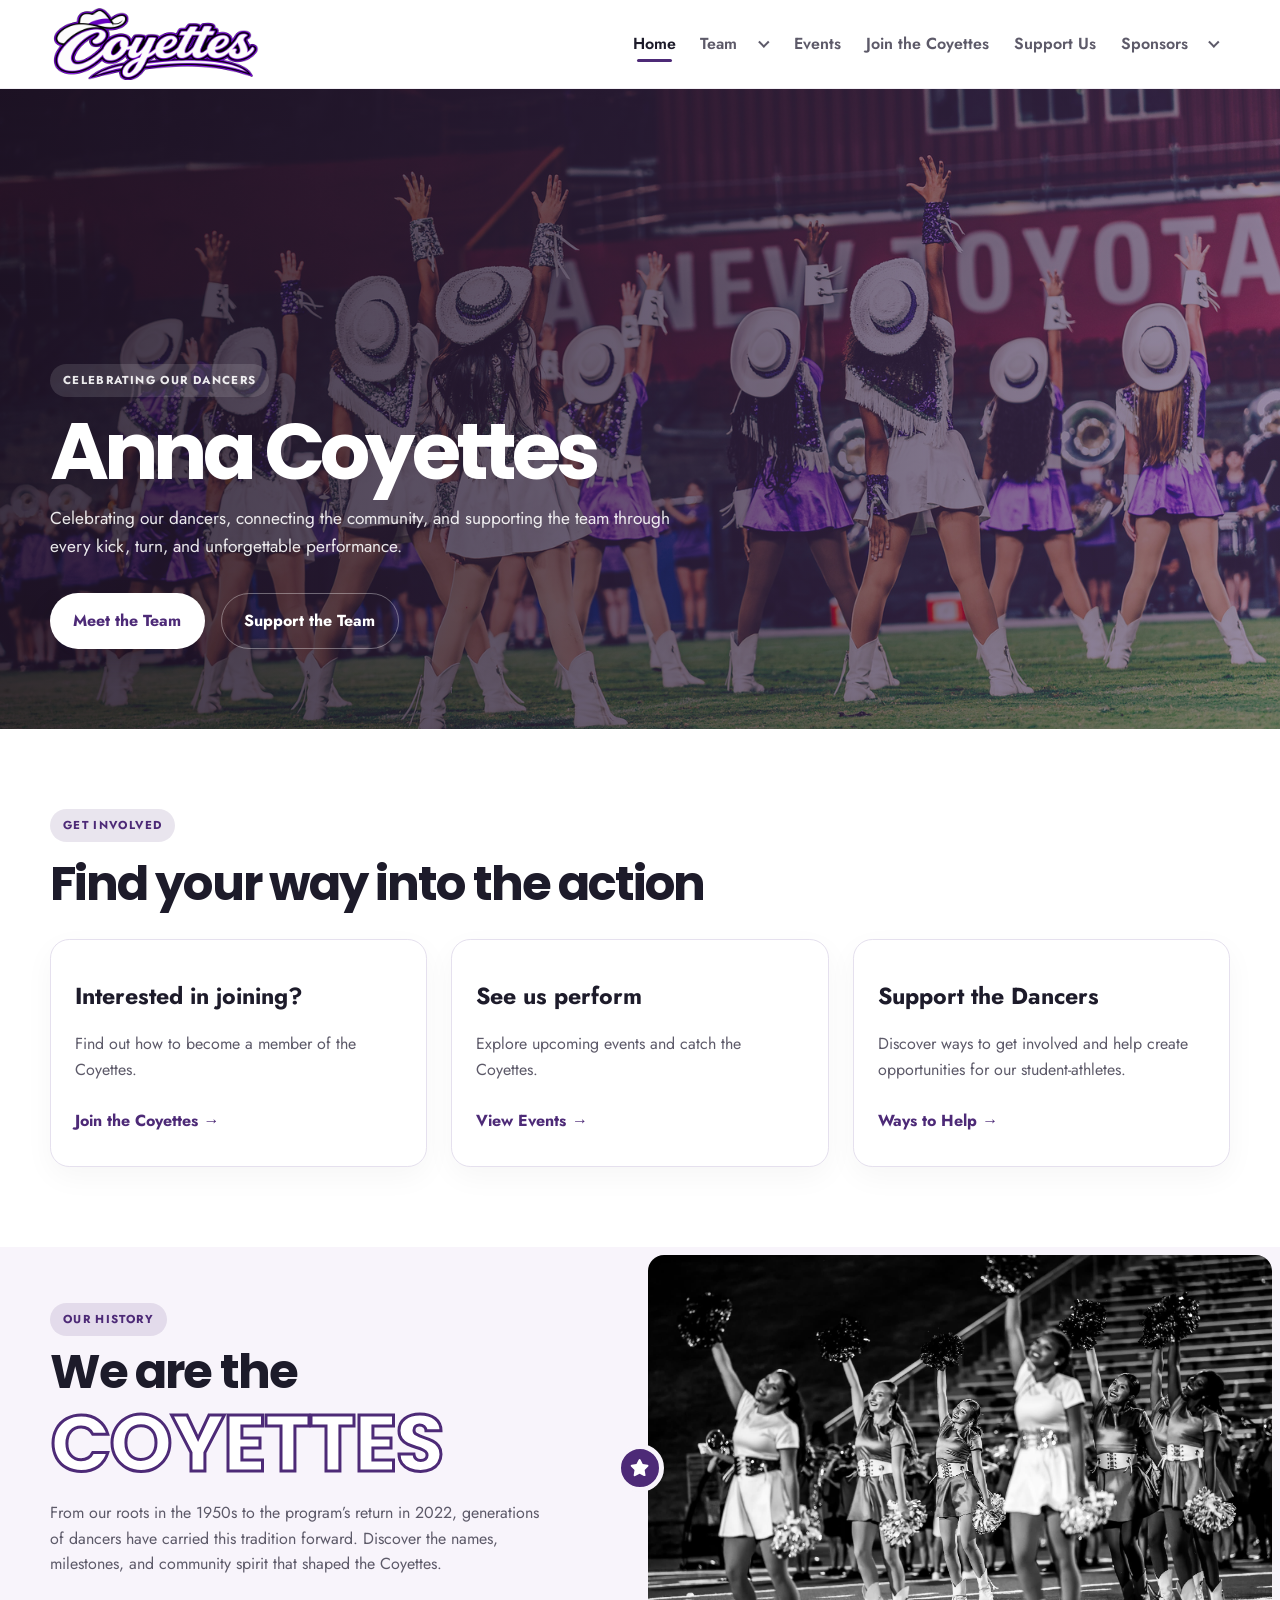
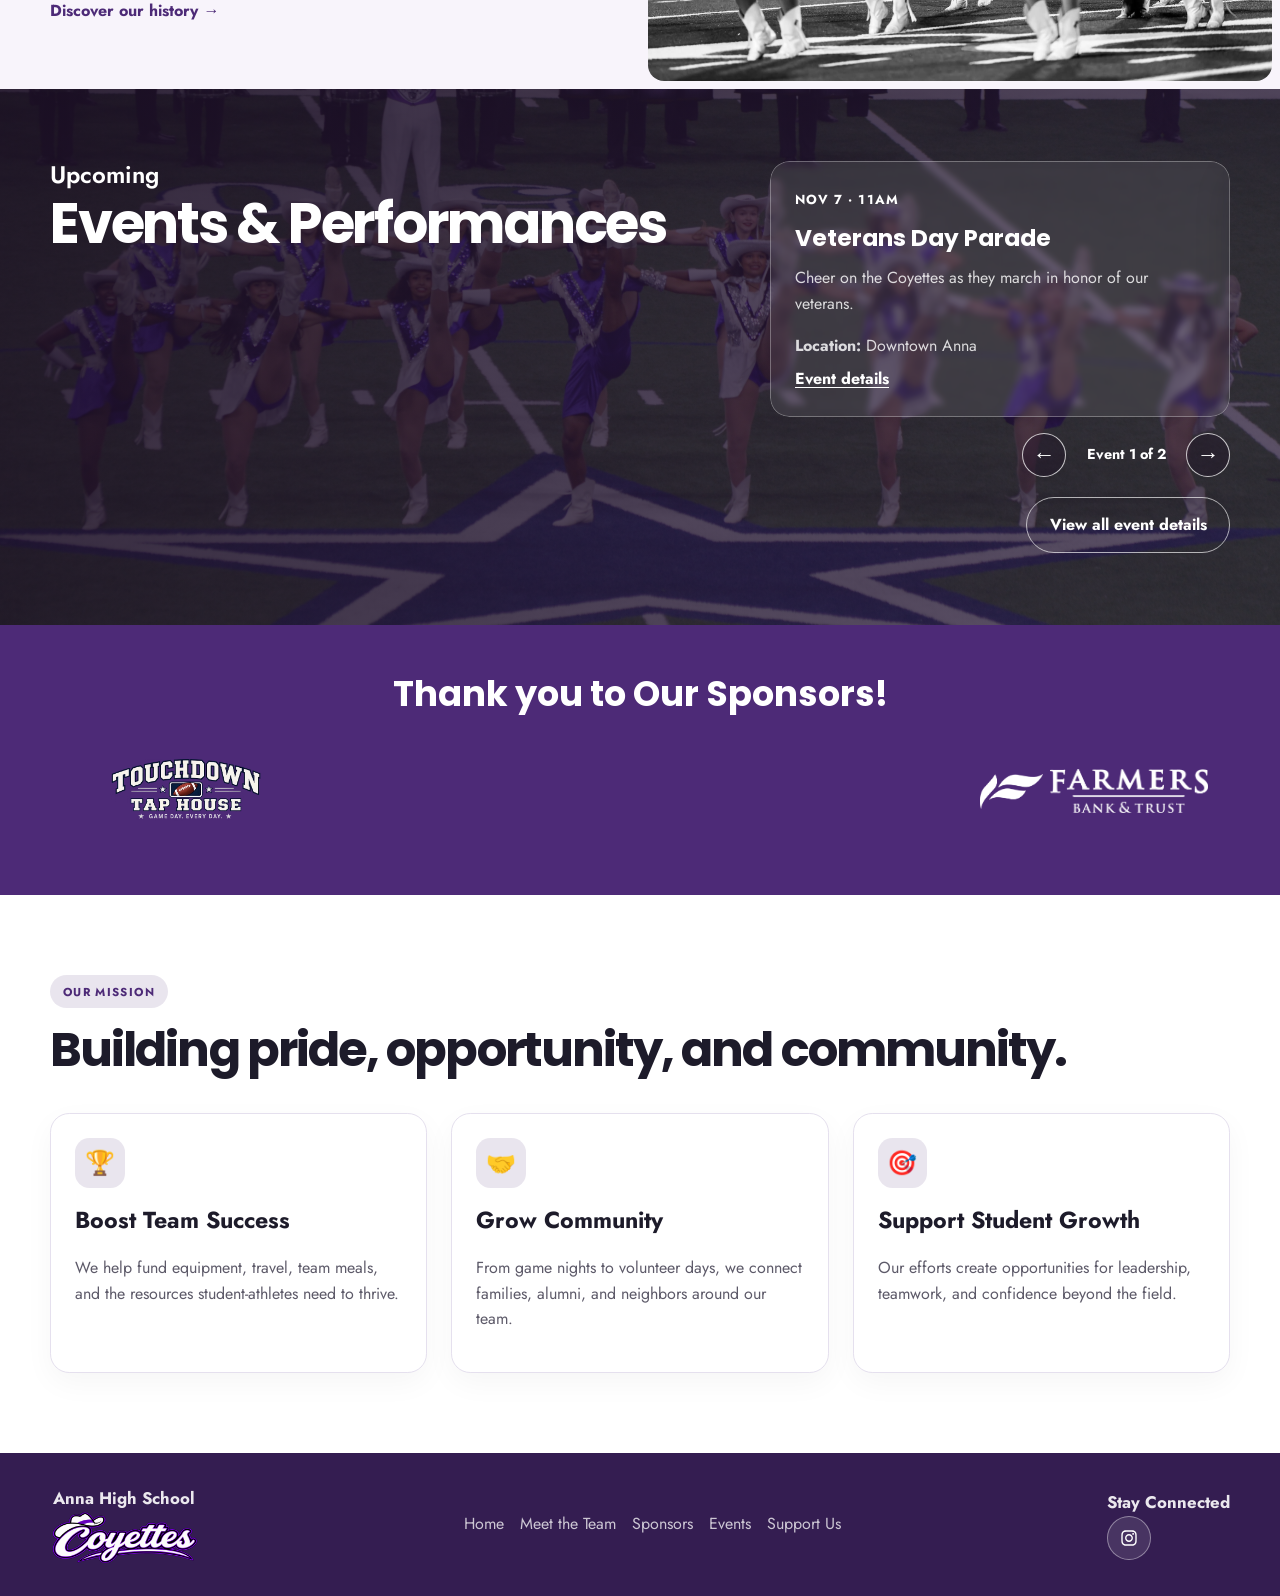
==== commit a18439df: "Fleshed out more of the site contents. Cleaned up menu and footer." ====
--- a/index.html
+++ b/index.html
@@ -34,8 +34,8 @@
 
         <nav class="site-nav" id="site-nav" aria-label="Main navigation">
           <ul class="site-nav-list">
-            <!-- <li class="nav-item"><a class="nav-link" data-page="home" data-section="home" href="./">Home</a></li> -->
-            <li class="nav-item"><a class="nav-link" data-page="about" data-section="about" href="about/">About</a></li>
+            <li class="nav-item"><a class="nav-link" data-page="home" data-section="home" href="./">Home</a></li>
+            <!-- <li class="nav-item"><a class="nav-link" data-page="about" data-section="about" href="about/">About</a></li> -->
             <li class="nav-item has-submenu">
               <div class="nav-item-main">
                 <a class="nav-link" data-page="team" data-section="team" href="team/">Team</a>
@@ -75,8 +75,7 @@
             <h1>Anna Coyettes</h1>
             <p>
               Celebrating our dancers, connecting the community, and supporting the team through every kick,
-              turn, and unforgettable performance. Proudly carrying the spirit of the Anna Coyettes since the
-              1950s.
+              turn, and unforgettable performance.
             </p>
             <div class="hero-actions">
               <a class="btn btn-primary" href="team/">Meet the Team</a>
@@ -86,7 +85,7 @@
         </div>
       </section>
 
-      <section class="pathways-section section-light" aria-label="Get involved with the Coyettes">
+      <!-- <section class="pathways-section section-light" aria-label="Get involved with the Coyettes">
         <div class="container">
           <div class="section-heading compact">
             <span class="eyebrow eyebrow-purple">Get Involved</span>
@@ -110,7 +109,38 @@
             <a class="pathway-link" href="support/">Ways to Help <span aria-hidden="true">&rarr;</span></a>
           </article>
         </div>
-      </section>
+      </section> -->
+
+      <section class="section">
+        <div class="container">
+          <div class="section-heading compact">
+            <span class="eyebrow eyebrow-purple">Get Involved</span>
+            <h2>Find your way into the action</h2>
+          </div>
+
+          <div class="event-grid">
+            <article class="event-card">
+              <h3>Interested in joining?</h3>
+              <p>Find out how to become a member of the Coyettes.</p>
+              <!-- <a href="events/">Explore Events</a> -->
+              <a class="pathway-link" href="join/">Join the Coyettes <span aria-hidden="true">&rarr;</span></a>
+            </article>
+            <article class="event-card">
+              <h3>See us perform</h3>
+              <p>Explore upcoming events and catch the Coyettes.</p>
+              <!-- <a href="team/">Meet the Coyettes</a> -->
+              <a class="pathway-link" href="events/">View Events <span aria-hidden="true">&rarr;</span></a>
+            </article>
+            <article class="event-card">
+              <h3>Support the Dancers</h3>
+              <p>Discover ways to get involved and help create opportunities for our student-athletes.</p>
+              <!-- <a href="support/">Support Us</a> -->
+              <a class="pathway-link" href="support/">Ways to Help <span aria-hidden="true">&rarr;</span></a>
+            </article>
+          </div>
+        </div>
+      </section>
+
 
       <section class="history-feature" aria-labelledby="history-feature-title">
         <div class="history-feature-copy">
@@ -235,13 +265,21 @@
 
       <section class="sponsor-spotlight" aria-labelledby="sponsor-spotlight-title">
         <div class="container sponsor-spotlight-content">
-          <span class="eyebrow eyebrow-purple">With gratitude</span>
+          <!-- <span class="eyebrow eyebrow-purple">With gratitude</span> -->
           <h2 id="sponsor-spotlight-title">Thank you to Our Sponsors!</h2>
           <!-- <p>We’re grateful for their support of the Coyettes and our community.</p> -->
-          <div class="sponsor-spotlight-logo">
-            <img src="assets/logos/TDTaphouse_logo.avif" alt="Touchdown Taphouse" loading="lazy" />
-          </div>
-          <a class="pathway-link" href="sponsors/become-a-sponsor/">Become a sponsor <span aria-hidden="true">&rarr;</span></a>
+          <div class="sponsor-spotlight-sponsors">
+            <div class="sponsor-spotlight-logo">
+              <img src="assets/logos/TDTaphouse_logo.avif" alt="Touchdown Taphouse" loading="lazy" />
+            </div>
+            <div class="sponsor-spotlight-logo">
+              <div class="farmers-logo-lockup" role="img" aria-label="Farmers">
+                <img src="assets/logos/farmers-logo-emblem-trans.png" alt="" loading="lazy" />
+                <img src="assets/logos/farmers-logo-text-trans.png" alt="" loading="lazy" />
+              </div>
+            </div>
+          </div>
+          <!-- <a class="pathway-link" href="sponsors/become-a-sponsor/">Become a sponsor <span aria-hidden="true">&rarr;</span></a> -->
         </div>
       </section>
 
@@ -271,58 +309,35 @@
           </div>
         </div>
       </section>
-
-      <section class="section">
-        <div class="container">
-          <div class="section-heading compact">
-            <span class="eyebrow eyebrow-purple">Coyettes Community</span>
-            <h2>Find your way into the action.</h2>
-          </div>
-
-          <div class="event-grid">
-            <article class="event-card">
-              <h3>See What’s Happening</h3>
-              <p>Find out how to get the latest information about performances and community events.</p>
-              <a href="events/">Explore Events</a>
-            </article>
-            <article class="event-card">
-              <h3>Meet the Team</h3>
-              <p>Get to know the dancers and learn about the Coyettes’ history and traditions.</p>
-              <a href="team/">Meet the Coyettes</a>
-            </article>
-            <article class="event-card">
-              <h3>Support the Dancers</h3>
-              <p>Discover ways to get involved and help create opportunities for student-athletes.</p>
-              <a href="support/">Support Us</a>
-            </article>
-          </div>
-        </div>
-      </section>
     </main>
 
+    <!-- FOOTER SECTION FOR EVERY PAGE -->
     <footer class="site-footer">
       <div class="container footer-shell">
         <div class="footer-brand">
+          <div>
+            <strong>Anna High School</strong>
+            <!-- <p>Supporting our athletes and our community.</p> -->
+          </div>
           <a class="footer-logo" href="./" aria-label="Anna Coyettes Booster Club home page">
-            <img src="assets/logos/CoyettesMini_transparent.png" alt="" />
+            <img src="assets/logos/CoyettesFull_transparent.png" alt="" />
           </a>
-          <div>
-            <strong>Anna Coyettes Booster Club</strong>
-            <p>Supporting our athletes and our community.</p>
-          </div>
+          
         </div>
         <div class="footer-links">
           <a href="./">Home</a>
-          <a href="about/">About</a>
-          <a href="team/">Team</a>
+          <a href="team/">Meet the Team</a>
           <a href="sponsors/">Sponsors</a>
-          <a href="join/">Join the Coyettes</a>
+          <!-- <a href="join/">Join the Coyettes</a> -->
           <a href="events/">Events</a>
           <a href="support/">Support Us</a>
         </div>
-        <a class="footer-social-link" href="https://www.instagram.com/anna_coyettes/" target="_blank" rel="noopener noreferrer" aria-label="Follow Anna Coyettes on Instagram (opens in a new tab)">
+        <div class="footer-social-group">
+          <strong>Stay Connected</strong>
+          <a class="footer-social-link" href="https://www.instagram.com/annacoyettesdrillteam/" target="_blank" rel="noopener noreferrer" aria-label="Follow Anna Coyettes on Instagram (opens in a new tab)">
           <img src="assets/logos/instagram-brands-solid-full.svg" alt="" />
         </a>
+        </div>
       </div>
     </footer>
 
--- a/assets/css/styles.css
+++ b/assets/css/styles.css
@@ -318,7 +318,7 @@
   position: relative;
   min-height: 640px;
   display: flex;
-  align-items: center;
+  align-items: flex-end;
   background-image: url("../images/IMG_5548.JPEG");
   background-position: center center;
   background-size: cover;
@@ -408,6 +408,15 @@
   align-items: center;
 }
 
+.sponsor-spotlight-sponsors {
+  display: flex;
+  flex-wrap: wrap;
+  justify-content: space-between;
+  gap: 1rem;
+  width: 100%;
+  margin-top: 1.25rem;
+}
+
 .sponsor-spotlight .eyebrow {
   margin-bottom: 0.45rem;
 }
@@ -432,16 +441,32 @@
   min-height: 7rem;
   padding: 1rem 1.25rem;
   place-items: center;
-  /* border: 1px solid var(--line); */
   border-radius: 0.9rem;
-  /* background: #fff; */
 }
 
 .sponsor-spotlight-logo img {
   display: block;
   width: 100%;
-  max-height: 6rem;
+  max-height: 4rem;
   object-fit: contain;
+}
+
+.farmers-logo-lockup {
+  display: flex;
+  align-items: center;
+  justify-content: center;
+  gap: 0.45rem;
+  width: 100%;
+}
+
+.farmers-logo-lockup img:first-child {
+  flex: 0 0 27%;
+  width: 27%;
+}
+
+.farmers-logo-lockup img:last-child {
+  flex: 0 0 68%;
+  width: 68%;
 }
 
 .sponsor-spotlight .pathway-link {
@@ -1113,6 +1138,131 @@
   background: linear-gradient(135deg, rgba(77, 42, 119, 0.96), rgba(110, 86, 145, 0.9));
 }
 
+.team-intro-copy {
+  max-width: 760px;
+  margin: 0 auto;
+  text-align: center;
+}
+
+.team-intro-copy h2,
+.team-leadership-copy h2 {
+  margin: 0.35rem 0 0.75rem;
+  color: var(--ink);
+  font-family: "Poppins", "Segoe UI", sans-serif;
+  font-size: clamp(2rem, 4vw, 3rem);
+  letter-spacing: -0.04em;
+  line-height: 1.12;
+}
+
+.team-intro-copy p:last-child {
+  max-width: 660px;
+  margin: 0 auto;
+  color: var(--muted);
+}
+
+.team-photo {
+  max-width: 1000px;
+  margin: 2.5rem auto 0;
+  overflow: hidden;
+  border: 1px solid var(--line);
+  border-radius: 1.35rem;
+  background: var(--surface);
+  box-shadow: var(--shadow);
+}
+
+.team-photo img {
+  width: 100%;
+  height: auto;
+}
+
+.team-photo figcaption {
+  padding: 0.8rem 1rem;
+  color: var(--muted);
+  font-size: 0.95rem;
+  text-align: center;
+}
+
+.team-values-grid {
+  display: grid;
+  grid-template-columns: repeat(3, minmax(0, 1fr));
+  gap: 1.25rem;
+}
+
+.team-value-card {
+  padding: 1.5rem;
+  border: 1px solid var(--line);
+  border-radius: 1.1rem;
+  background: var(--surface);
+}
+
+.team-value-number {
+  color: var(--primary);
+  font-size: 0.82rem;
+  font-weight: 800;
+  letter-spacing: 0.12em;
+}
+
+.team-value-card h3 {
+  margin: 0.5rem 0;
+  color: var(--ink);
+  font-family: "Poppins", "Segoe UI", sans-serif;
+  font-size: 1.3rem;
+}
+
+.team-value-card p,
+.team-leadership-copy p {
+  margin: 0;
+  color: var(--muted);
+}
+
+.team-leadership-layout {
+  display: grid;
+  grid-template-columns: minmax(0, 0.85fr) minmax(0, 1.15fr);
+  align-items: center;
+  gap: clamp(2rem, 6vw, 5rem);
+}
+
+.team-leadership-copy h2 {
+  font-size: clamp(1.8rem, 3.5vw, 2.6rem);
+}
+
+.team-leadership-placeholder {
+  display: flex;
+  min-height: 230px;
+  flex-direction: column;
+  align-items: center;
+  justify-content: center;
+  padding: 2rem;
+  border: 1px dashed rgba(77, 42, 119, 0.35);
+  border-radius: 1.25rem;
+  background: linear-gradient(135deg, var(--surface-alt), #fff);
+  color: var(--primary-dark);
+  text-align: center;
+}
+
+.team-leadership-icon {
+  display: grid;
+  width: 2.75rem;
+  height: 2.75rem;
+  margin-bottom: 0.5rem;
+  place-items: center;
+  border-radius: 50%;
+  background: var(--primary-soft);
+  font-size: 1.3rem;
+}
+
+.team-leadership-placeholder p {
+  margin: 0;
+  font-family: "Poppins", "Segoe UI", sans-serif;
+  font-size: 1.25rem;
+  font-weight: 700;
+}
+
+.team-leadership-placeholder > span:last-child {
+  margin-top: 0.25rem;
+  color: var(--muted);
+}
+
 .sponsor-grid {
   grid-template-columns: repeat(3, minmax(0, 1fr));
 }
@@ -1169,6 +1319,32 @@
 .sponsor-card {
   padding: 1.7rem 1.5rem;
   transition: transform 0.22s ease, box-shadow 0.22s ease, border-color 0.22s ease;
+}
+
+.sponsor-recognition-grid {
+  grid-template-columns: repeat(2, minmax(0, 1fr));
+  max-width: 860px;
+  margin: 2rem auto 0;
+}
+
+.sponsor-logo {
+  display: grid;
+  min-height: 8rem;
+  padding: 1rem;
+  place-items: center;
+  border-radius: 0.9rem;
+  background: #fff;
+}
+
+.sponsor-logo > img {
+  display: block;
+  width: min(100%, 19rem);
+  max-height: 6rem;
+  object-fit: contain;
+}
+
+.sponsor-logo .farmers-logo-lockup {
+  width: min(100%, 19rem);
 }
 
 .sponsor-card:hover,
@@ -1233,6 +1409,136 @@
   color: var(--ink);
 }
 
+.page-join .section-heading p {
+  max-width: 680px;
+  color: var(--muted);
+}
+
+.join-intro {
+  padding-top: 3rem;
+  padding-bottom: 3rem;
+}
+
+.join-intro p:last-child {
+  margin-bottom: 0;
+  color: var(--muted);
+}
+
+.join-team-grid,
+.join-prep-grid {
+  display: grid;
+  grid-template-columns: repeat(2, minmax(0, 1fr));
+  gap: 1.25rem;
+}
+
+.join-team-card,
+.join-prep-card {
+  min-width: 0;
+  padding: clamp(1.25rem, 3vw, 2rem);
+  border: 1px solid var(--line);
+  border-radius: 1.2rem;
+  background: var(--surface);
+  box-shadow: 0 10px 30px rgba(21, 13, 28, 0.04);
+}
+
+.join-team-card h3,
+.join-prep-card h3 {
+  margin: 0 0 0.8rem;
+  color: var(--ink);
+  font-family: "Poppins", "Segoe UI", sans-serif;
+  font-size: 1.35rem;
+  line-height: 1.3;
+}
+
+.join-team-card .tier {
+  margin-bottom: 0.65rem;
+}
+
+.join-skill-list {
+  display: grid;
+  gap: 0.8rem;
+  margin: 0;
+  padding-left: 1.2rem;
+  color: var(--muted);
+}
+
+.join-skill-list li::marker {
+  color: var(--primary);
+}
+
+.join-skill-list strong {
+  color: var(--ink);
+}
+
+.join-prep-grid {
+  gap: 1rem;
+}
+
+.join-prep-grade {
+  display: inline-block;
+  margin-bottom: 0.65rem;
+  color: var(--primary);
+  font-size: 0.76rem;
+  font-weight: 800;
+  letter-spacing: 0.08em;
+  text-transform: uppercase;
+}
+
+.join-prep-card h3 {
+  margin-bottom: 0.45rem;
+  font-size: 1.2rem;
+}
+
+.join-prep-card p,
+.join-safety-note {
+  margin: 0;
+  color: var(--muted);
+}
+
+.join-safety-note {
+  margin-top: 1rem;
+  font-size: 0.94rem;
+}
+
+.join-contact-panel {
+  display: flex;
+  align-items: center;
+  justify-content: space-between;
+  gap: 2rem;
+  padding: clamp(1.5rem, 4vw, 2.5rem);
+  border: 1px solid rgba(77, 42, 119, 0.14);
+  border-radius: 1.4rem;
+  background: linear-gradient(135deg, rgba(77, 42, 119, 0.06), rgba(77, 42, 119, 0.14));
+}
+
+.join-contact-panel > div {
+  max-width: 700px;
+}
+
+.join-contact-panel .eyebrow {
+  margin-bottom: 0.55rem;
+}
+
+.join-contact-panel h2 {
+  margin: 0 0 0.5rem;
+  color: var(--ink);
+  font-family: "Poppins", "Segoe UI", sans-serif;
+  font-size: clamp(1.5rem, 3vw, 2.2rem);
+  line-height: 1.2;
+}
+
+.join-contact-panel p {
+  margin: 0;
+  color: var(--muted);
+}
+
+.join-contact-panel .btn {
+  flex: 0 0 auto;
+  background: var(--primary);
+  color: #fff;
+  box-shadow: 0 8px 20px rgba(52, 29, 81, 0.16);
+}
+
 .site-footer {
   background: var(--primary-dark);
   color: rgba(255, 255, 255, 0.9);
@@ -1248,14 +1554,29 @@
 
 .footer-brand {
   display: flex;
-  align-items: center;
-  gap: 0.85rem;
+  flex-direction: column;
+  align-items: center;
+  /* gap: 0.85rem; */
   flex: 0 0 auto;
+}
+
+.footer-links-column {
+  display: flex;
+  flex-direction: column;
+}
+.footer-links-column h3 {
+  margin: 0 0 0.5rem;
+  font-size: 1.05rem;
+  color: #fff;
+}
+.footer-social-group {
+  display: flex;
+  flex-direction: column;
 }
 
 .footer-logo {
   display: inline-flex;
-  width: 3.25rem;
+  width: 9.25rem;
   height: 3.25rem;
   align-items: center;
   justify-content: center;
@@ -1329,12 +1650,19 @@
   .split-layout,
   .pathways-grid,
   .feature-grid,
+  .join-team-grid,
+  .join-prep-grid,
   .event-grid,
   .upcoming-layout,
+  .team-leadership-layout,
   .sponsor-grid,
   .support-options {
     grid-template-columns: 1fr;
     /* margin-left: 2rem; */
+  }
+
+  .team-values-grid {
+    grid-template-columns: 1fr;
   }
 
   .upcoming-layout {
@@ -1396,9 +1724,18 @@
   }
 
   .callout-box,
-  .footer-shell {
+  .footer-shell,
+  .join-contact-panel {
     flex-direction: column;
     align-items: flex-start;
+  }
+
+  .join-contact-panel .btn {
+    align-self: flex-start;
+  }
+
+  .sponsor-spotlight-sponsors {
+    justify-content: center;
   }
 
   .upcoming-carousel-track {
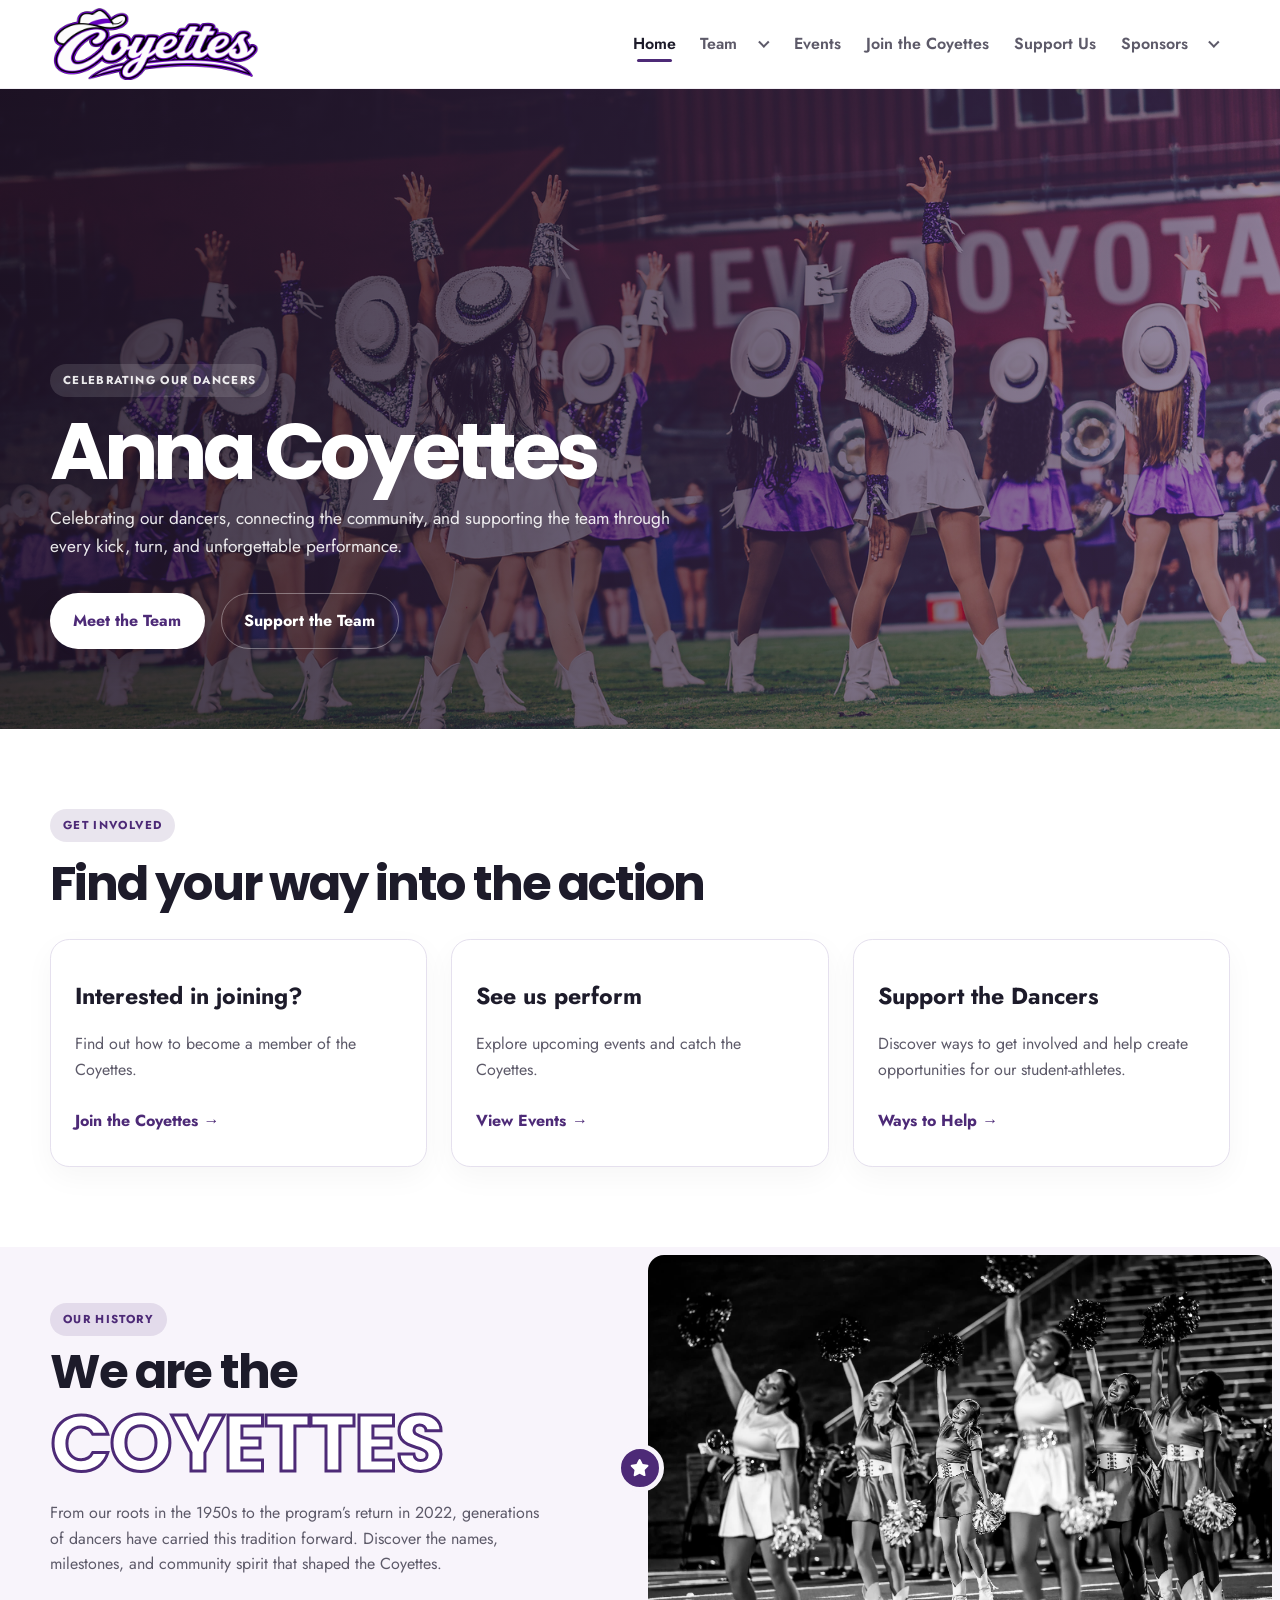
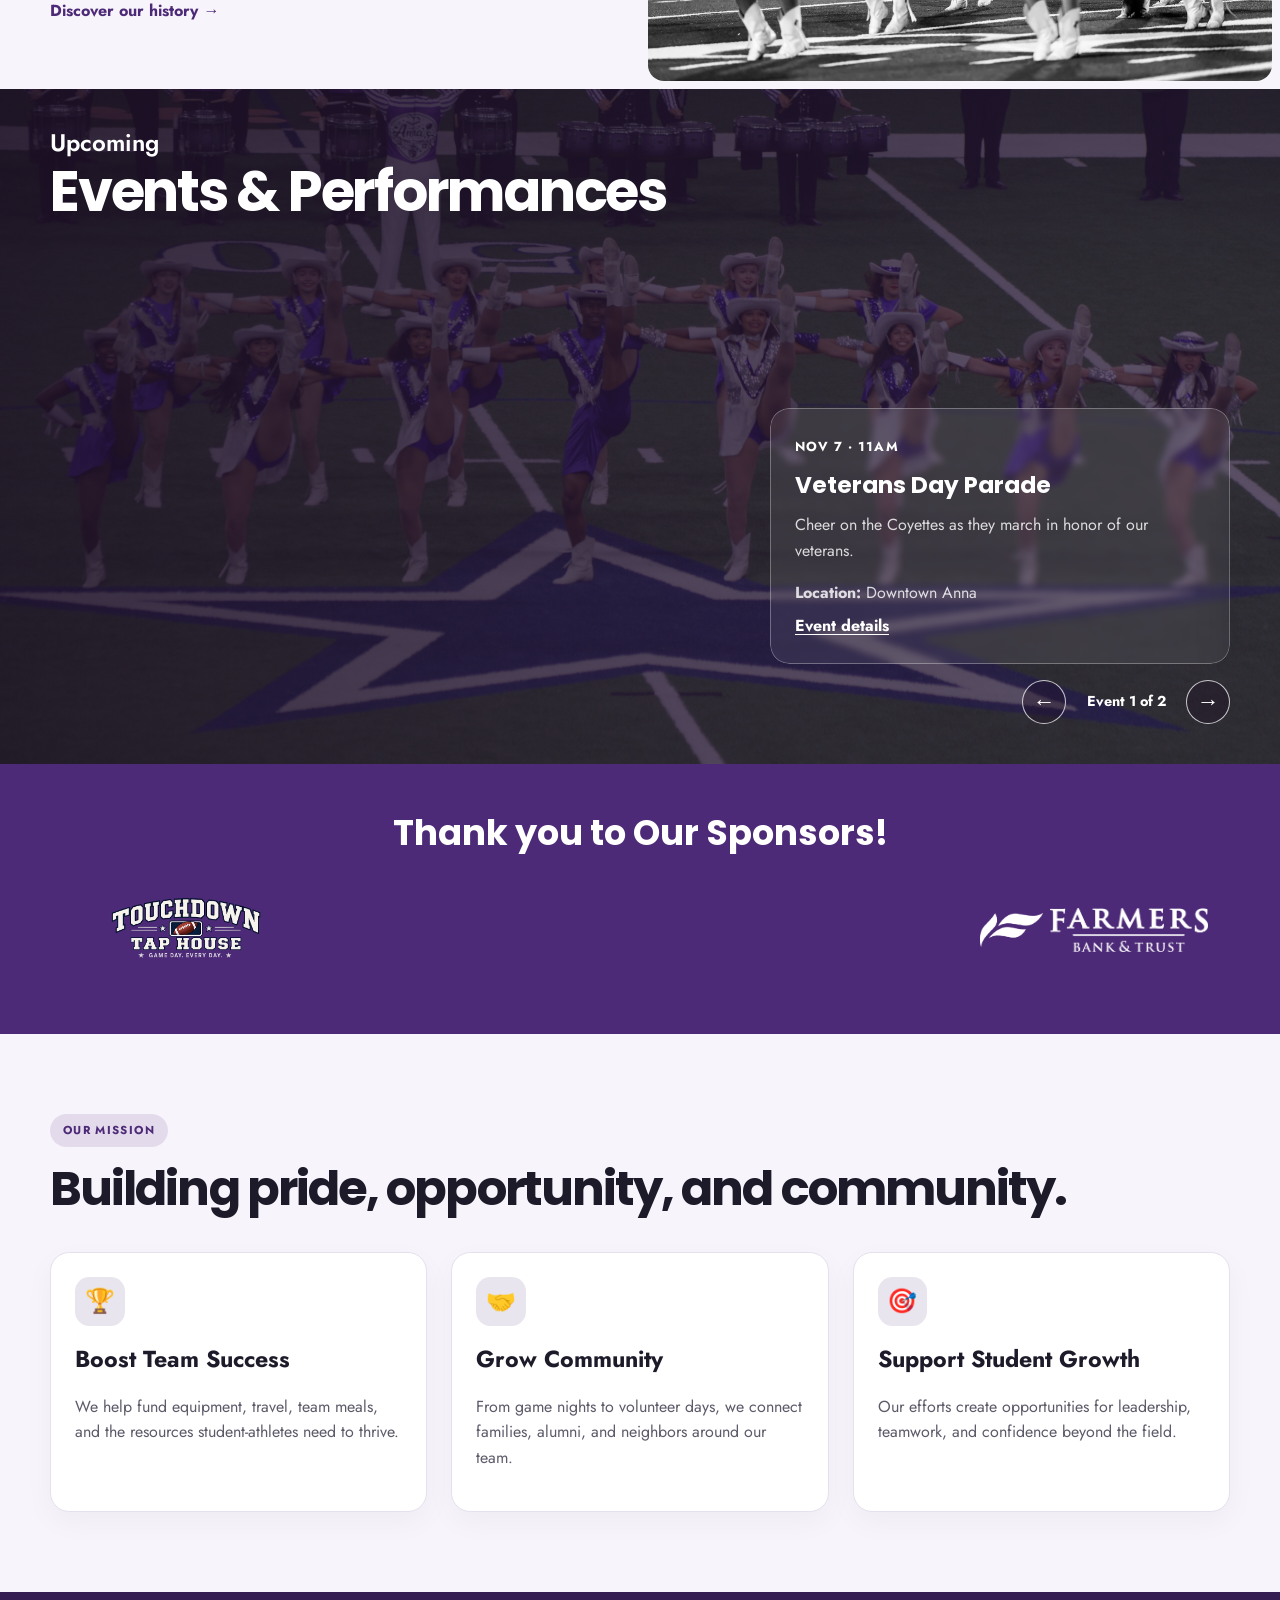
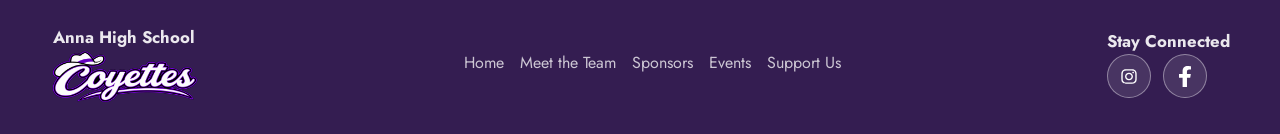
==== commit dbc367c0: "Added team info, favicon, images, social media links" ====
--- a/index.html
+++ b/index.html
@@ -11,9 +11,10 @@
     <link rel="preconnect" href="https://fonts.googleapis.com" />
     <link rel="preconnect" href="https://fonts.gstatic.com" crossorigin />
     <link
-      href="https://fonts.googleapis.com/css2?family=Jost:wght@400;500;600;700;800&family=Poppins:wght@400;500;600;700;800&display=swap"
+      href="https://fonts.googleapis.com/css2?family=Jost:wght@400;500;600;700;800&family=Parisienne&family=Playball&family=Poppins:wght@400;500;600;700;800&family=Tangerine:wght@400;700&display=swap"
       rel="stylesheet"
     />
+    <link rel="icon" href="assets/logos/favicon.ico" sizes="any" />
     <link rel="stylesheet" href="assets/css/styles.css" />
   </head>
   <body class="page-home" data-page="home" data-section="home">
@@ -255,9 +256,9 @@
                   <span aria-hidden="true">&rarr;</span>
                 </button>
               </div>
-              <div class="upcoming-events-action">
+              <!-- <div class="upcoming-events-action">
                 <a class="btn btn-secondary" href="events/">View all event details</a>
-              </div>
+              </div> -->
             </div>
           </div>
         </div>
@@ -334,9 +335,14 @@
         </div>
         <div class="footer-social-group">
           <strong>Stay Connected</strong>
+          <div class="footer-social-links">
           <a class="footer-social-link" href="https://www.instagram.com/annacoyettesdrillteam/" target="_blank" rel="noopener noreferrer" aria-label="Follow Anna Coyettes on Instagram (opens in a new tab)">
           <img src="assets/logos/instagram-brands-solid-full.svg" alt="" />
         </a>
+          <a class="footer-social-link" href="https://www.facebook.com/p/Anna-High-School-Drill-Team-100079065348695/" target="_blank" rel="noopener noreferrer" aria-label="Follow Anna High School Drill Team on Facebook (opens in a new tab)">
+            <img src="assets/logos/facebook-f-brands.svg" alt="" />
+          </a>
+          </div>
         </div>
       </div>
     </footer>
--- a/assets/css/styles.css
+++ b/assets/css/styles.css
@@ -11,6 +11,21 @@
   --shadow: 0 18px 40px rgba(32, 20, 45, 0.12);
   --container: 1180px;
   --header-height: 88px;
+  --font-parisienne: "Parisienne", cursive;
+  --font-tangerine: "Tangerine", cursive;
+  --font-playball: "Playball", cursive;
+}
+
+.font-parisienne {
+  font-family: var(--font-parisienne);
+}
+
+.font-tangerine {
+  font-family: var(--font-tangerine);
+}
+
+.font-playball {
+  font-family: var(--font-playball);
 }
 
 * {
@@ -371,9 +386,15 @@
 
 .upcoming-section {
   position: relative;
+  display: flex;
   isolation: isolate;
-  padding: 4.5rem 0;
-  background: url("../images/IMG_5331.JPEG") center 42% / cover no-repeat;
+  min-height: 75vh;
+  padding: 2.5rem 0;
+  background: url("../images/DSC_0195.jpg") center 42% / cover no-repeat;
+}
+
+.upcoming-section > .container {
+  display: flex;
 }
 
 .upcoming-background-video {
@@ -474,10 +495,15 @@
 }
 
 .upcoming-layout {
+  flex: 1;
   display: grid;
   grid-template-columns: minmax(0, 1fr) minmax(360px, 460px);
   align-items: start;
   column-gap: clamp(2rem, 8vw, 8rem);
+}
+
+.upcoming-heading {
+  align-self: start;
 }
 
 .upcoming-heading h2 {
@@ -499,6 +525,7 @@
 }
 
 .upcoming-carousel {
+  align-self: end;
   min-width: 0;
   width: 100%;
 }
@@ -889,7 +916,10 @@
 }
 
 .section-light {
-  /* background: var(--surface-alt); */
+  background: var(--surface-alt);
+}
+.section-history {
+  /* padding: 0; */
 }
 
 .pathways-section {
@@ -1182,6 +1212,113 @@
   text-align: center;
 }
 
+.history-overview h2,
+.history-moments-heading h3,
+.history-preserve h2 {
+  color: var(--ink);
+  font-family: "Poppins", "Segoe UI", sans-serif;
+}
+
+.history-overview h2 {
+  margin: 2rem 0 0.5rem;
+  font-size: clamp(1.5rem, 3vw, 2rem);
+}
+
+.history-overview p:not(.lead) {
+  color: var(--muted);
+}
+
+.history-season > .section-heading {
+  margin-bottom: 2rem;
+}
+
+.history-season > .section-heading p {
+  color: var(--muted);
+}
+
+.history-season-photo {
+  max-width: 1000px;
+  margin: 0 auto;
+  overflow: hidden;
+  border: 1px solid var(--line);
+  border-radius: 1.35rem;
+  background: var(--surface);
+  box-shadow: var(--shadow);
+}
+
+.history-season-photo img {
+  width: 100%;
+  height: auto;
+}
+
+.history-season-photo figcaption {
+  padding: 0.8rem 1rem;
+  color: var(--muted);
+  font-size: 0.95rem;
+  text-align: center;
+}
+
+.history-moments-heading {
+  margin: 3rem 0 1.25rem;
+  text-align: center;
+}
+
+.history-moments-heading h3 {
+  margin: 0;
+  font-size: clamp(1.5rem, 3vw, 2rem);
+}
+
+.history-moments-heading p {
+  margin: 0.4rem 0 0;
+  color: var(--muted);
+}
+
+.history-moments-grid {
+  display: grid;
+  grid-template-columns: repeat(3, minmax(0, 1fr));
+  gap: 1.25rem;
+}
+
+.history-moment {
+  position: relative;
+  min-height: 220px;
+  margin: 0;
+  overflow: hidden;
+  border-radius: 1rem;
+  background: var(--surface-alt);
+  box-shadow: 0 12px 28px rgba(21, 13, 28, 0.12);
+}
+
+.history-moment img {
+  width: 100%;
+  height: 100%;
+  min-height: 220px;
+  object-fit: cover;
+  transition: transform 0.3s ease;
+}
+
+.history-moment:hover img {
+  transform: scale(1.03);
+}
+
+.history-moment figcaption {
+  position: absolute;
+  inset: auto 0 0;
+  padding: 2.25rem 1rem 0.85rem;
+  background: linear-gradient(transparent, rgba(29, 16, 39, 0.82));
+  color: #fff;
+  font-weight: 700;
+}
+
+.history-preserve h2 {
+  margin: 0.5rem 0;
+}
+
+.history-preserve p {
+  max-width: 640px;
+  color: var(--muted);
+}
+
 .team-values-grid {
   display: grid;
   grid-template-columns: repeat(3, minmax(0, 1fr));
@@ -1226,41 +1363,32 @@
   font-size: clamp(1.8rem, 3.5vw, 2.6rem);
 }
 
-.team-leadership-placeholder {
-  display: flex;
-  min-height: 230px;
-  flex-direction: column;
-  align-items: center;
-  justify-content: center;
-  padding: 2rem;
-  border: 1px dashed rgba(77, 42, 119, 0.35);
+.team-leadership-photo {
+  margin: 0;
+  overflow: hidden;
+  border: 1px solid var(--line);
   border-radius: 1.25rem;
-  background: linear-gradient(135deg, var(--surface-alt), #fff);
-  color: var(--primary-dark);
+  background: var(--surface);
+  box-shadow: var(--shadow);
+}
+
+.team-leadership-photo img {
+  width: 100%;
+  height: auto;
+}
+
+.team-leadership-photo figcaption {
+  display: flex;
+  flex-wrap: wrap;
+  justify-content: space-around;
+  gap: 0.5rem 1.5rem;
+  padding: 1rem 1.25rem;
+  color: var(--muted);
   text-align: center;
 }
 
-.team-leadership-icon {
-  display: grid;
-  width: 2.75rem;
-  height: 2.75rem;
-  margin-bottom: 0.5rem;
-  place-items: center;
-  border-radius: 50%;
-  background: var(--primary-soft);
-  font-size: 1.3rem;
-}
-
-.team-leadership-placeholder p {
-  margin: 0;
-  font-family: "Poppins", "Segoe UI", sans-serif;
-  font-size: 1.25rem;
-  font-weight: 700;
-}
-
-.team-leadership-placeholder > span:last-child {
-  margin-top: 0.25rem;
-  color: var(--muted);
+.team-leadership-photo figcaption strong {
+  color: var(--ink);
 }
 
 .sponsor-grid {
@@ -1574,6 +1702,11 @@
   flex-direction: column;
 }
 
+.footer-social-links {
+  display: flex;
+  gap: 0.75rem;
+}
+
 .footer-logo {
   display: inline-flex;
   width: 9.25rem;
@@ -1632,6 +1765,7 @@
 .footer-social-link img {
   width: 1.35rem;
   height: 1.35rem;
+  object-fit: contain;
   filter: brightness(0) invert(1);
 }
 
@@ -1646,6 +1780,10 @@
 }
 
 @media (max-width: 900px) {
+  .history-moments-grid {
+    grid-template-columns: repeat(2, minmax(0, 1fr));
+  }
+
   .hero-layout,
   .split-layout,
   .pathways-grid,
@@ -1666,7 +1804,15 @@
   }
 
   .upcoming-layout {
-    row-gap: 2rem;
+    row-gap: 5rem;
+  }
+
+  .upcoming-section {
+    min-height: 0;
+  }
+
+  .upcoming-section > .container {
+    display: block;
   }
 
   .history-feature {
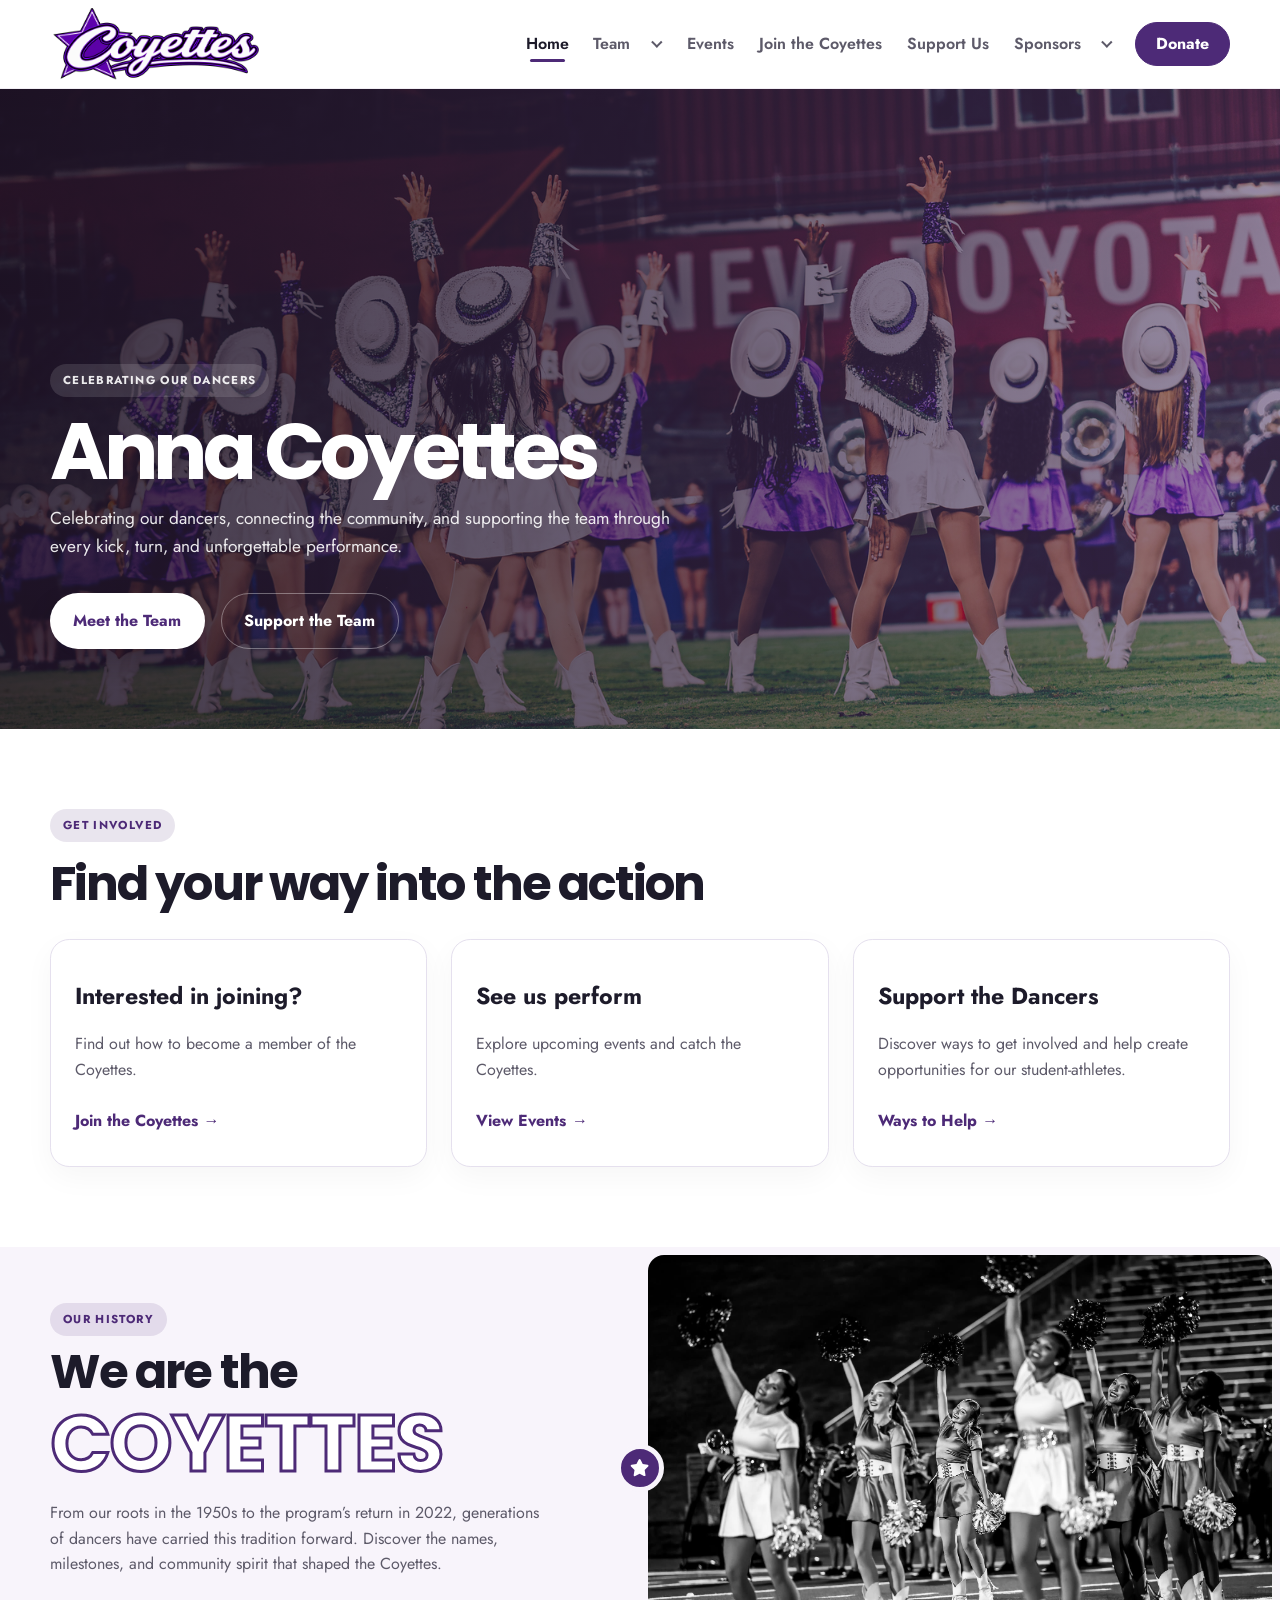
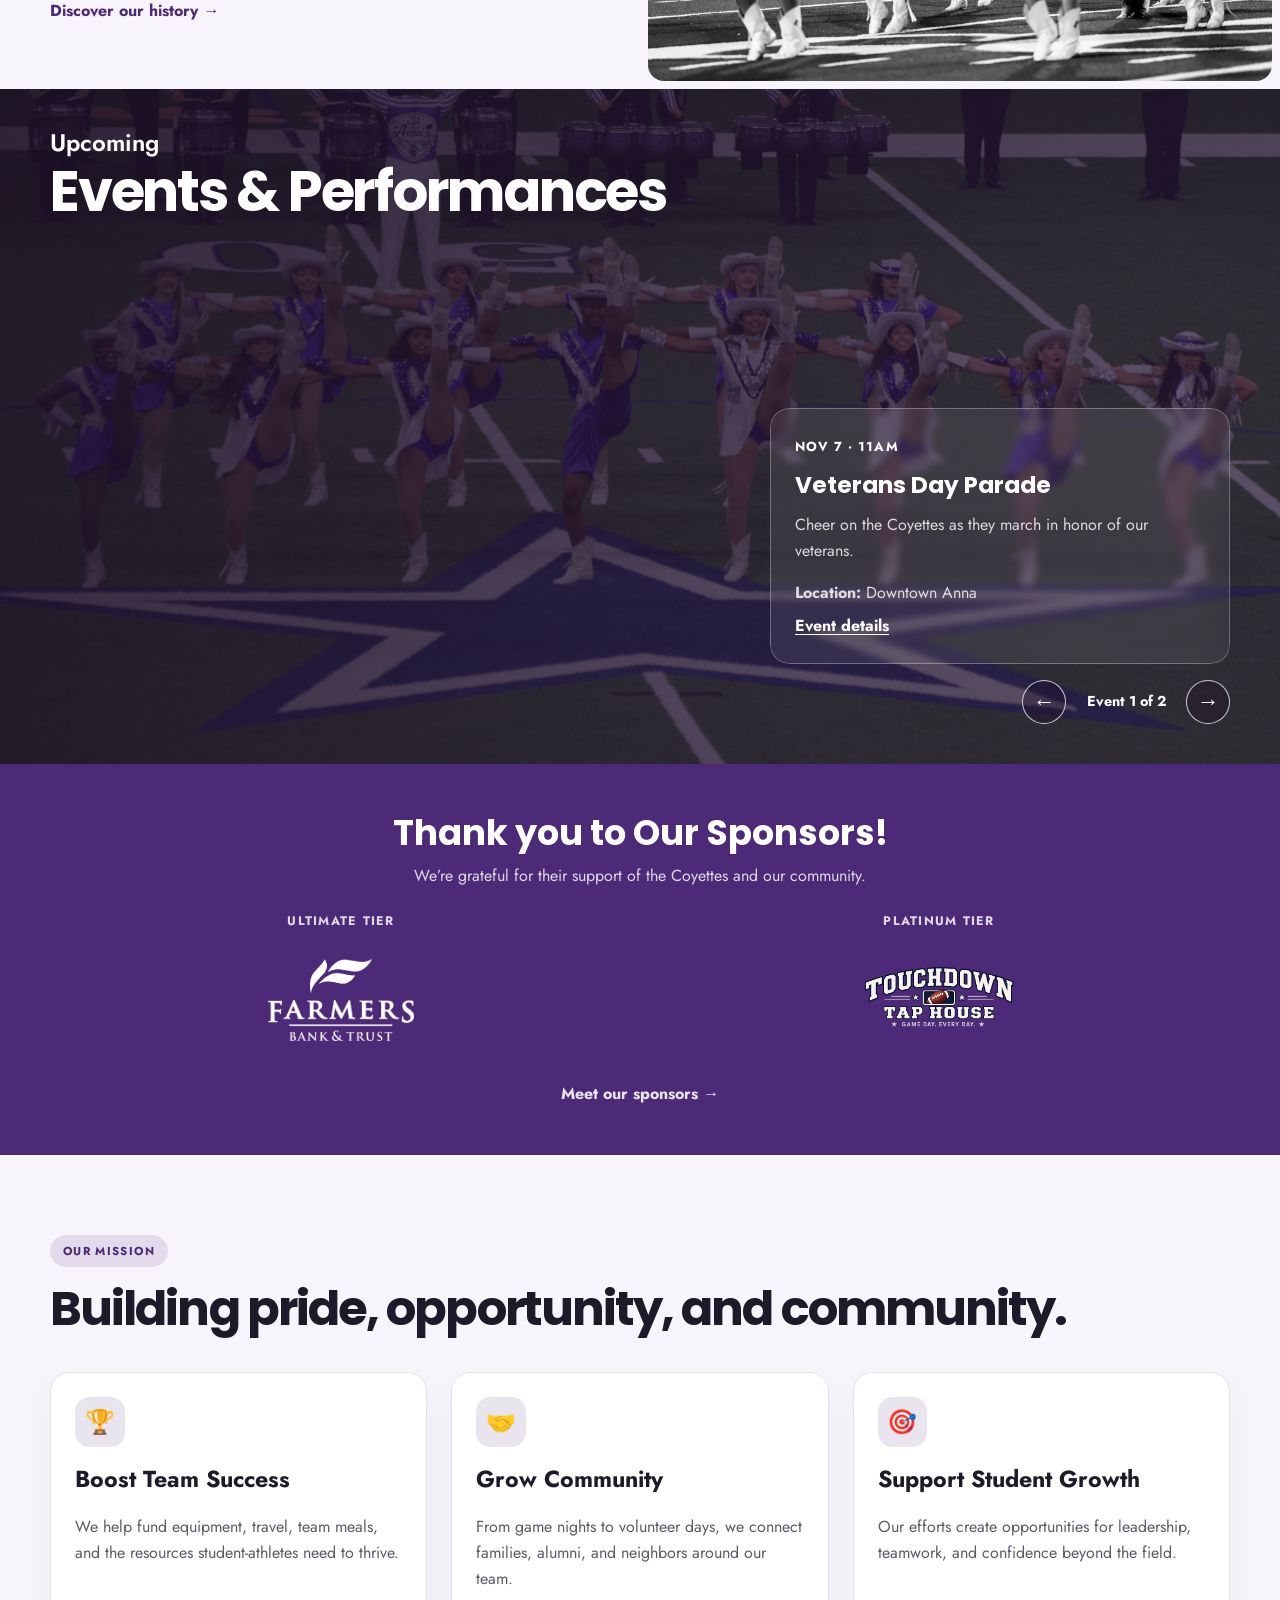
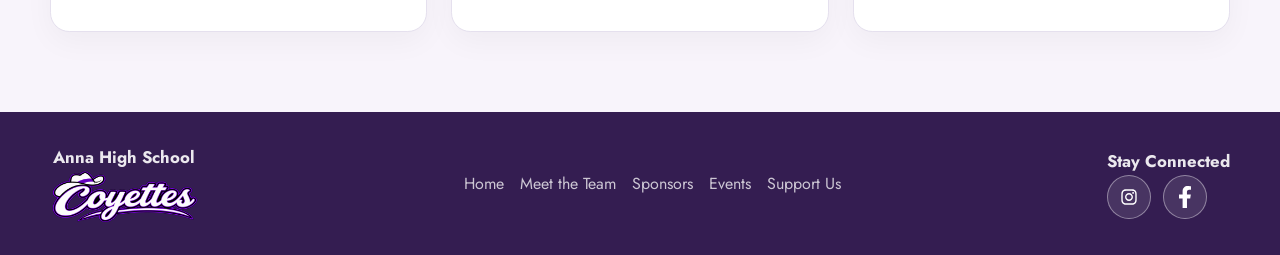
==== commit 8bebfb28: "Updated main page logo only. Updated scroll behavior, added donate links" ====
--- a/index.html
+++ b/index.html
@@ -22,8 +22,8 @@
       <div class="container nav-shell">
         <a class="brand" href="./" aria-label="Anna Coyettes Booster Club home page">
           <span class="brand-logo">
-            <img class="brand-logo-full" src="assets/logos/CoyettesFull_transparent.png" alt="" />
-            <img class="brand-logo-mini" src="assets/logos/CoyettesMini_transparent.png" alt="" />
+            <img class="brand-logo-full" src="assets/logos/CoyettesFull-v2.png" alt="" />
+            <img class="brand-logo-mini" src="assets/logos/CoyettesMini-v2.png" alt="" />
           </span>
         </a>
 
@@ -61,6 +61,7 @@
               </ul>
             </li>
           </ul>
+          <a class="nav-donate" href="https://www.paypal.com/ncp/payment/EPW2SGVR2GU36" target="_blank" rel="noopener noreferrer">Donate</a>
         </nav>
       </div>
     </header>
@@ -268,19 +269,25 @@
         <div class="container sponsor-spotlight-content">
           <!-- <span class="eyebrow eyebrow-purple">With gratitude</span> -->
           <h2 id="sponsor-spotlight-title">Thank you to Our Sponsors!</h2>
-          <!-- <p>We’re grateful for their support of the Coyettes and our community.</p> -->
+          <p>We’re grateful for their support of the Coyettes and our community.</p>
           <div class="sponsor-spotlight-sponsors">
-            <div class="sponsor-spotlight-logo">
-              <img src="assets/logos/TDTaphouse_logo.avif" alt="Touchdown Taphouse" loading="lazy" />
-            </div>
-            <div class="sponsor-spotlight-logo">
-              <div class="farmers-logo-lockup" role="img" aria-label="Farmers">
-                <img src="assets/logos/farmers-logo-emblem-trans.png" alt="" loading="lazy" />
-                <img src="assets/logos/farmers-logo-text-trans.png" alt="" loading="lazy" />
-              </div>
-            </div>
-          </div>
-          <!-- <a class="pathway-link" href="sponsors/become-a-sponsor/">Become a sponsor <span aria-hidden="true">&rarr;</span></a> -->
+            <div class="sponsor-spotlight-item">
+              <span class="sponsor-tier-label">Ultimate Tier</span>
+              <div class="sponsor-spotlight-logo">
+                <div class="farmers-logo-lockup" role="img" aria-label="Farmers Bank &amp; Trust">
+                  <img src="assets/logos/farmers-logo-emblem-trans.png" alt="" loading="lazy" />
+                  <img src="assets/logos/farmers-logo-text-trans.png" alt="" loading="lazy" />
+                </div>
+              </div>
+            </div>
+            <div class="sponsor-spotlight-item">
+              <span class="sponsor-tier-label">Platinum Tier</span>
+              <div class="sponsor-spotlight-logo">
+                <img src="assets/logos/TDTaphouse_logo.avif" alt="Touchdown Taphouse" loading="lazy" />
+              </div>
+            </div>
+          </div>
+          <a class="sponsor-spotlight-link" href="sponsors/">Meet our sponsors <span aria-hidden="true">&rarr;</span></a>
         </div>
       </section>
 
--- a/assets/css/styles.css
+++ b/assets/css/styles.css
@@ -73,7 +73,14 @@
   background: rgba(255, 255, 255, 0.96);
   border-bottom: 1px solid rgba(77, 42, 119, 0.08);
   backdrop-filter: blur(10px);
-  transition: box-shadow 0.25s ease, background 0.25s ease;
+  transition: box-shadow 0.25s ease, background 0.25s ease, transform 0.25s ease, visibility 0s linear;
+}
+
+.site-header.header-hidden {
+  transform: translateY(-100%);
+  visibility: hidden;
+  pointer-events: none;
+  transition: transform 0.25s ease, visibility 0s linear 0.25s;
 }
 
 .site-header.scrolled {
@@ -143,7 +150,9 @@
 }
 
 .site-nav {
-  display: block;
+  display: flex;
+  align-items: center;
+  gap: 0.75rem;
   margin-left: auto;
 }
 
@@ -158,6 +167,33 @@
   display: flex;
   align-items: center;
   gap: 0.25rem;
+}
+
+.nav-donate {
+  display: inline-flex;
+  min-height: 2.75rem;
+  align-items: center;
+  justify-content: center;
+  padding: 0.65rem 1.25rem;
+  border: 1px solid var(--primary);
+  border-radius: 999px;
+  background: var(--primary);
+  color: #fff;
+  font-weight: 700;
+  line-height: 1.2;
+  white-space: nowrap;
+  transition: background-color 0.2s ease, border-color 0.2s ease, transform 0.2s ease;
+}
+
+.nav-donate:hover {
+  transform: translateY(-1px);
+  border-color: var(--primary-dark);
+  background: var(--primary-dark);
+}
+
+.nav-donate:focus-visible {
+  outline: 3px solid rgba(77, 42, 119, 0.35);
+  outline-offset: 3px;
 }
 
 .nav-item {
@@ -452,8 +488,28 @@
 }
 
 .sponsor-spotlight p {
-  margin: 0.55rem 0 1.25rem;
-  color: var(--muted);
+  margin: 0.55rem 0 0;
+  color: rgba(255, 255, 255, 0.82);
+}
+
+.sponsor-spotlight .sponsor-spotlight-sponsors {
+  margin-top: 1.5rem;
+}
+
+.sponsor-spotlight-item {
+  display: flex;
+  flex: 1 1 17rem;
+  flex-direction: column;
+  align-items: center;
+  gap: 0.65rem;
+}
+
+.sponsor-tier-label {
+  color: rgba(255, 255, 255, 0.82);
+  font-size: 0.78rem;
+  font-weight: 700;
+  letter-spacing: 0.1em;
+  text-transform: uppercase;
 }
 
 .sponsor-spotlight-logo {
@@ -465,6 +521,31 @@
   border-radius: 0.9rem;
 }
 
+.sponsor-spotlight-link {
+  display: inline-flex;
+  align-items: center;
+  gap: 0.35rem;
+  margin-top: 1.5rem;
+  color: rgba(255, 255, 255, 0.88);
+  font-weight: 700;
+  text-underline-offset: 0.2em;
+}
+
+.sponsor-spotlight-link:hover,
+.sponsor-spotlight-link:focus-visible {
+  color: #fff;
+  text-decoration: underline;
+}
+
+.sponsor-spotlight-link span {
+  transition: transform 0.2s ease;
+}
+
+.sponsor-spotlight-link:hover span,
+.sponsor-spotlight-link:focus-visible span {
+  transform: translateX(3px);
+}
+
 .sponsor-spotlight-logo img {
   display: block;
   width: 100%;
@@ -474,6 +555,7 @@
 
 .farmers-logo-lockup {
   display: flex;
+  flex-direction: column;
   align-items: center;
   justify-content: center;
   gap: 0.45rem;
@@ -486,8 +568,8 @@
 }
 
 .farmers-logo-lockup img:last-child {
-  flex: 0 0 68%;
-  width: 68%;
+  flex: 0 0 63%;
+  width: 63%;
 }
 
 .sponsor-spotlight .pathway-link {
@@ -1449,6 +1531,10 @@
   transition: transform 0.22s ease, box-shadow 0.22s ease, border-color 0.22s ease;
 }
 
+.sponsor-card > .tier {
+  margin-bottom: 1rem;
+}
+
 .sponsor-recognition-grid {
   grid-template-columns: repeat(2, minmax(0, 1fr));
   max-width: 860px;
@@ -1509,6 +1595,11 @@
 .sponsor-card h3 {
   font-size: 2rem;
   margin-bottom: 0.5rem;
+}
+
+.sponsor-card > p {
+  margin-bottom: 0;
+  color: var(--muted);
 }
 
 .callout-box {
@@ -1907,10 +1998,14 @@
     position: fixed;
     top: 0;
     right: 0;
+    display: flex;
+    flex-direction: column;
+    align-items: stretch;
     width: min(82vw, 380px);
     height: 100vh;
+    height: 100dvh;
     overflow-y: auto;
-    padding: 5.25rem 1rem 1.5rem;
+    padding: 5.25rem 1rem 0;
     border-left: 1px solid rgba(77, 42, 119, 0.12);
     background: rgba(255, 255, 255, 0.98);
     box-shadow: -20px 0 40px rgba(26, 17, 35, 0.12);
@@ -1933,6 +2028,20 @@
     flex-direction: column;
     align-items: stretch;
     gap: 0.2rem;
+    flex: 0 0 auto;
+  }
+
+  .nav-donate {
+    position: sticky;
+    bottom: 0;
+    flex: 0 0 auto;
+    width: calc(100% + 2rem);
+    min-height: 3.25rem;
+    margin: auto -1rem 0;
+    padding: 0.85rem 1rem calc(0.85rem + env(safe-area-inset-bottom));
+    border: 0;
+    border-radius: 0;
+    box-shadow: 0 -8px 18px rgba(26, 19, 36, 0.08);
   }
 
   .nav-item-main {
@@ -1982,6 +2091,8 @@
 }
 
 @media (prefers-reduced-motion: reduce) {
+  .site-header,
+  .site-header.header-hidden,
   .brand-logo,
   .brand-logo img,
   .chevron {
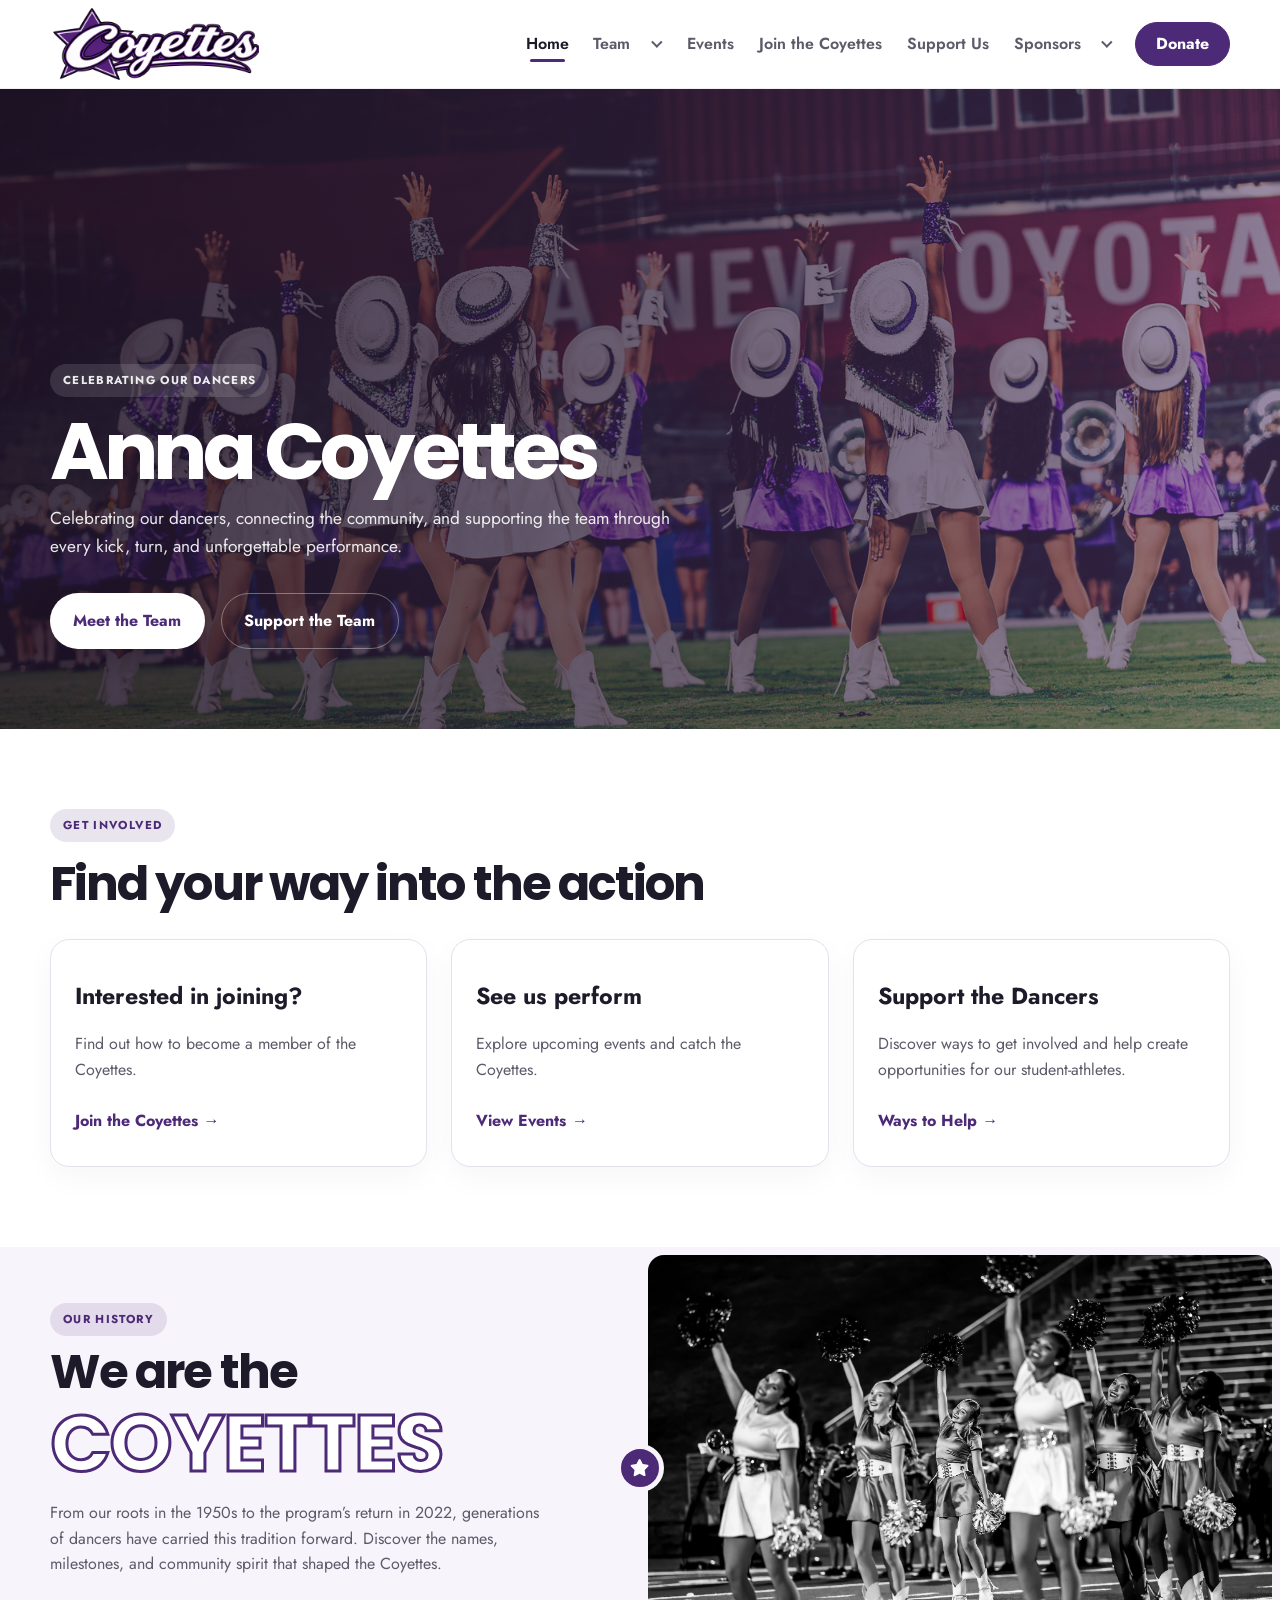
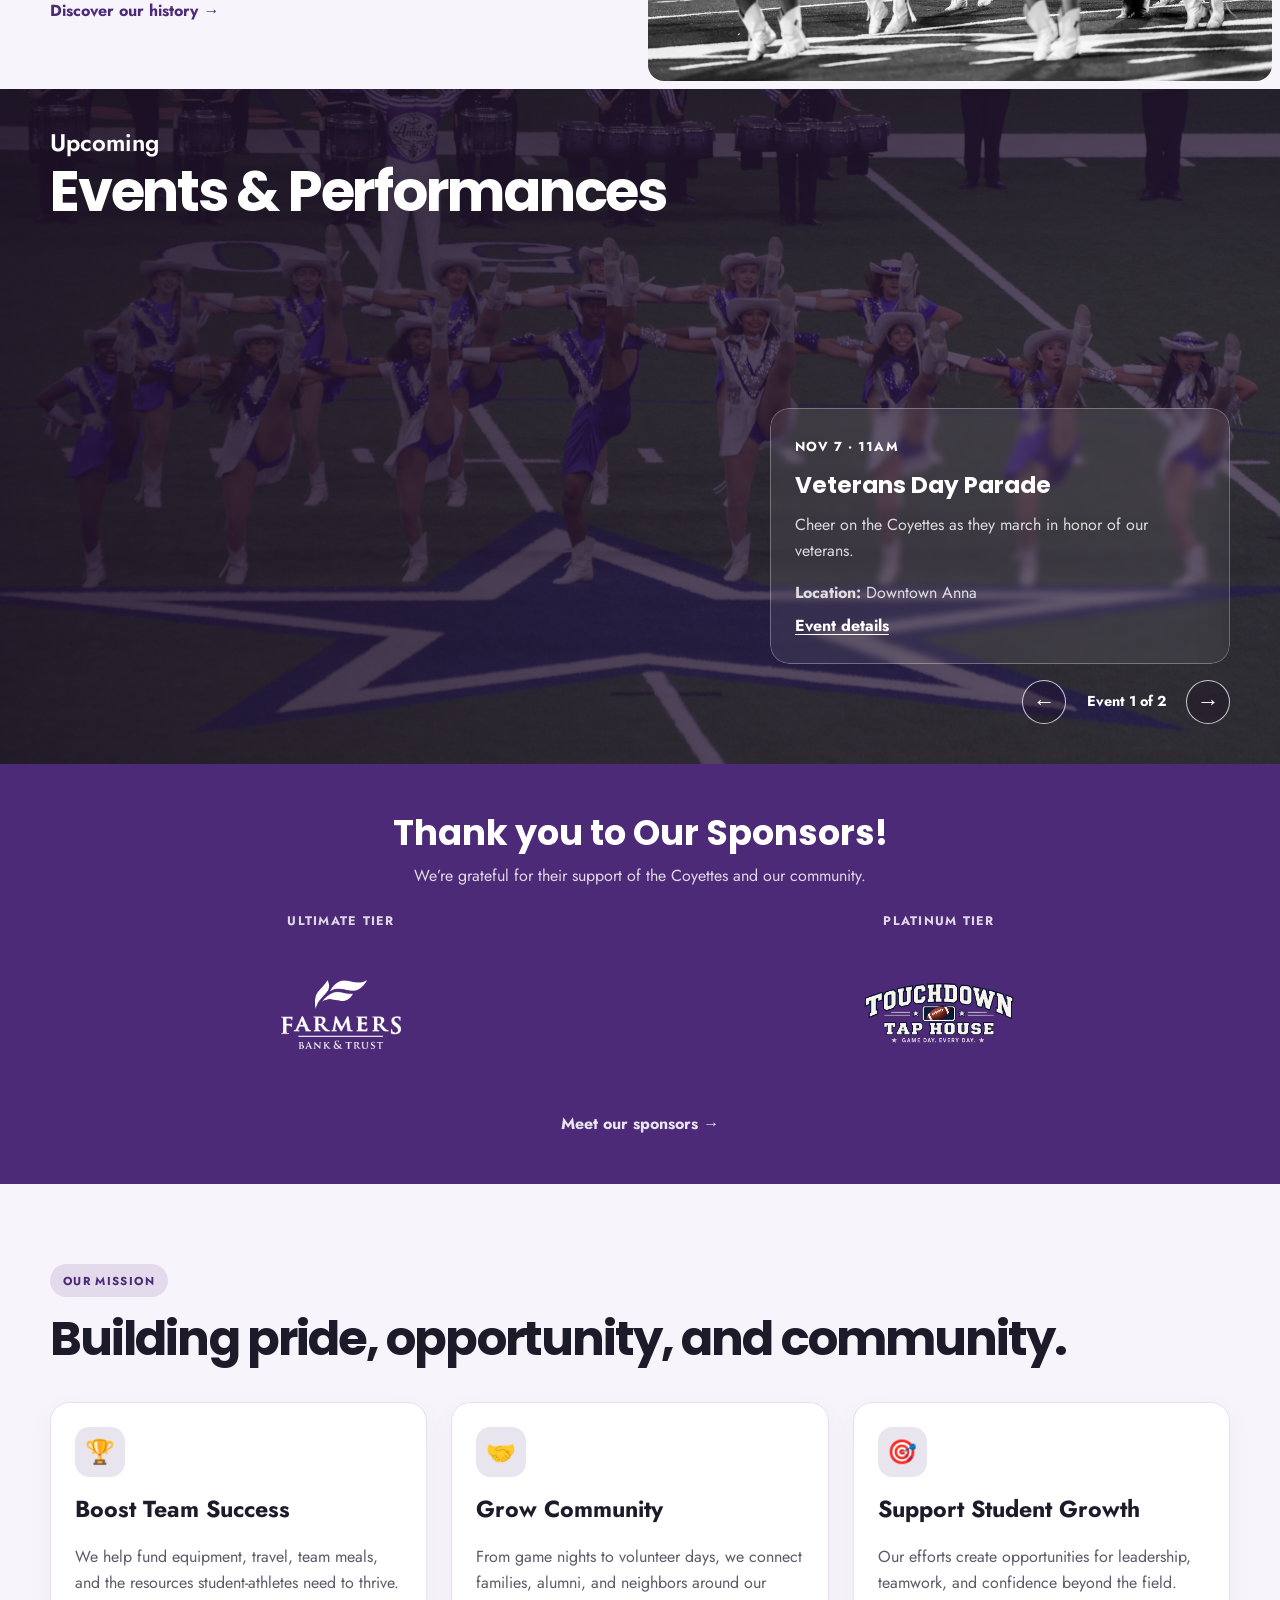
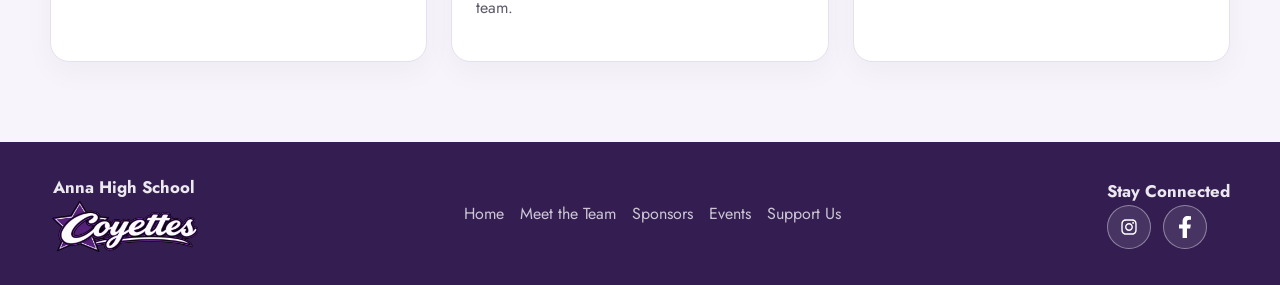
==== commit 20680ef7: "Updated logo throughout. Updated events links. Updated sponsors links and tiers" ====
--- a/index.html
+++ b/index.html
@@ -22,8 +22,8 @@
       <div class="container nav-shell">
         <a class="brand" href="./" aria-label="Anna Coyettes Booster Club home page">
           <span class="brand-logo">
-            <img class="brand-logo-full" src="assets/logos/CoyettesFull-v2.png" alt="" />
-            <img class="brand-logo-mini" src="assets/logos/CoyettesMini-v2.png" alt="" />
+            <img class="brand-logo-full" src="assets/logos/CoyettesFull-v4.png" alt="" />
+            <img class="brand-logo-mini" src="assets/logos/CoyettesMini-v3.png" alt="" />
           </span>
         </a>
 
@@ -274,16 +274,20 @@
             <div class="sponsor-spotlight-item">
               <span class="sponsor-tier-label">Ultimate Tier</span>
               <div class="sponsor-spotlight-logo">
-                <div class="farmers-logo-lockup" role="img" aria-label="Farmers Bank &amp; Trust">
-                  <img src="assets/logos/farmers-logo-emblem-trans.png" alt="" loading="lazy" />
-                  <img src="assets/logos/farmers-logo-text-trans.png" alt="" loading="lazy" />
-                </div>
+                <a class="sponsor-logo-link" href="https://www.myfarmers.bank/" target="_blank" rel="noopener noreferrer" aria-label="Visit Farmers Bank &amp; Trust website (opens in a new tab)">
+                  <span class="farmers-logo-lockup" aria-hidden="true">
+                    <img src="assets/logos/farmers-logo-emblem-trans.png" alt="" loading="lazy" />
+                    <img src="assets/logos/farmers-logo-text-trans.png" alt="" loading="lazy" />
+                  </span>
+                </a>
               </div>
             </div>
             <div class="sponsor-spotlight-item">
               <span class="sponsor-tier-label">Platinum Tier</span>
               <div class="sponsor-spotlight-logo">
-                <img src="assets/logos/TDTaphouse_logo.avif" alt="Touchdown Taphouse" loading="lazy" />
+                <a class="sponsor-logo-link" href="https://www.touchdowntaphouse.com/" target="_blank" rel="noopener noreferrer" aria-label="Visit Touchdown Taphouse website (opens in a new tab)">
+                  <img src="assets/logos/TDTaphouse_logo.avif" alt="" loading="lazy" />
+                </a>
               </div>
             </div>
           </div>
@@ -328,7 +332,7 @@
             <!-- <p>Supporting our athletes and our community.</p> -->
           </div>
           <a class="footer-logo" href="./" aria-label="Anna Coyettes Booster Club home page">
-            <img src="assets/logos/CoyettesFull_transparent.png" alt="" />
+            <img src="assets/logos/CoyettesFull-v4.png" alt="" />
           </a>
           
         </div>
--- a/assets/css/styles.css
+++ b/assets/css/styles.css
@@ -521,6 +521,24 @@
   border-radius: 0.9rem;
 }
 
+.sponsor-logo-link {
+  display: grid;
+  width: 100%;
+  min-height: inherit;
+  place-items: center;
+  border-radius: inherit;
+  cursor: pointer;
+}
+
+.sponsor-logo-link:focus-visible {
+  outline: 3px solid var(--primary);
+  outline-offset: 3px;
+}
+
+.sponsor-spotlight-logo .sponsor-logo-link {
+  padding: 1rem 1.25rem;
+}
+
 .sponsor-spotlight-link {
   display: inline-flex;
   align-items: center;
@@ -811,6 +829,25 @@
 
 .event-registration-note {
   font-weight: 600;
+}
+
+.fall-party-actions {
+  display: flex;
+  flex-wrap: wrap;
+  gap: 0.75rem;
+  margin-top: 1.25rem;
+}
+
+.event-action-primary {
+  border-color: var(--primary);
+  background: var(--primary);
+  color: #fff;
+}
+
+.event-action-primary:hover,
+.event-action-primary:focus-visible {
+  background: var(--primary-dark);
+  color: #fff;
 }
 
 .event-flyer {
@@ -1294,6 +1331,55 @@
   text-align: center;
 }
 
+.director-layout {
+  display: grid;
+  grid-template-columns: minmax(0, 0.8fr) minmax(0, 1.2fr);
+  align-items: center;
+  gap: clamp(2rem, 6vw, 5rem);
+}
+
+.director-photo {
+  width: 100%;
+  max-width: 380px;
+  margin: 0 auto;
+  overflow: hidden;
+  border: 1px solid var(--line);
+  border-radius: 1.35rem;
+  background: var(--surface);
+  box-shadow: var(--shadow);
+}
+
+.director-photo img {
+  width: 100%;
+  max-height: 520px;
+  object-fit: cover;
+  object-position: center 30%;
+}
+
+.director-photo figcaption {
+  padding: 0.8rem 1rem;
+  color: var(--muted);
+  font-size: 0.95rem;
+  text-align: center;
+}
+
+.director-copy h2 {
+  margin: 0.35rem 0 0.75rem;
+  color: var(--ink);
+  font-family: "Poppins", "Segoe UI", sans-serif;
+  font-size: clamp(1.8rem, 3.5vw, 2.6rem);
+  letter-spacing: -0.04em;
+  line-height: 1.12;
+}
+
+.director-copy p {
+  color: var(--muted);
+}
+
+.director-copy p:last-child {
+  margin-bottom: 0;
+}
+
 .history-overview h2,
 .history-moments-heading h3,
 .history-preserve h2 {
@@ -1551,6 +1637,17 @@
 }
 
 .sponsor-logo > img {
+  display: block;
+  width: min(100%, 19rem);
+  max-height: 6rem;
+  object-fit: contain;
+}
+
+.sponsor-logo > .sponsor-logo-link {
+  min-height: 6rem;
+}
+
+.sponsor-logo > .sponsor-logo-link > img {
   display: block;
   width: min(100%, 19rem);
   max-height: 6rem;
@@ -1597,6 +1694,23 @@
   margin-bottom: 0.5rem;
 }
 
+.sponsor-card .sponsorship-additions {
+  margin: 0 0 1.1rem;
+  padding: 0.7rem 0.8rem;
+  border-left: 3px solid rgba(77, 42, 119, 0.42);
+  border-radius: 0 0.45rem 0.45rem 0;
+  background: var(--surface-alt);
+  color: var(--primary-dark);
+  font-size: 0.92rem;
+  font-weight: 600;
+  line-height: 1.45;
+}
+
+.sponsor-card .sponsorship-added {
+  color: var(--primary-dark);
+  font-weight: 800;
+}
+
 .sponsor-card > p {
   margin-bottom: 0;
   color: var(--muted);
@@ -1883,6 +1997,7 @@
   .join-prep-grid,
   .event-grid,
   .upcoming-layout,
+  .director-layout,
   .team-leadership-layout,
   .sponsor-grid,
   .support-options {
@@ -2033,15 +2148,14 @@
 
   .nav-donate {
     position: sticky;
-    bottom: 0;
+    bottom: 1rem;
     flex: 0 0 auto;
-    width: calc(100% + 2rem);
-    min-height: 3.25rem;
-    margin: auto -1rem 0;
-    padding: 0.85rem 1rem calc(0.85rem + env(safe-area-inset-bottom));
-    border: 0;
-    border-radius: 0;
-    box-shadow: 0 -8px 18px rgba(26, 19, 36, 0.08);
+    min-height: 3rem;
+    margin: auto 0.65rem 1rem;
+    padding: 0.75rem 1rem calc(0.75rem + env(safe-area-inset-bottom));
+    border: 1px solid rgba(77, 42, 119, 0.2);
+    border-radius: 999px;
+    box-shadow: 0 8px 20px rgba(26, 19, 36, 0.14);
   }
 
   .nav-item-main {
